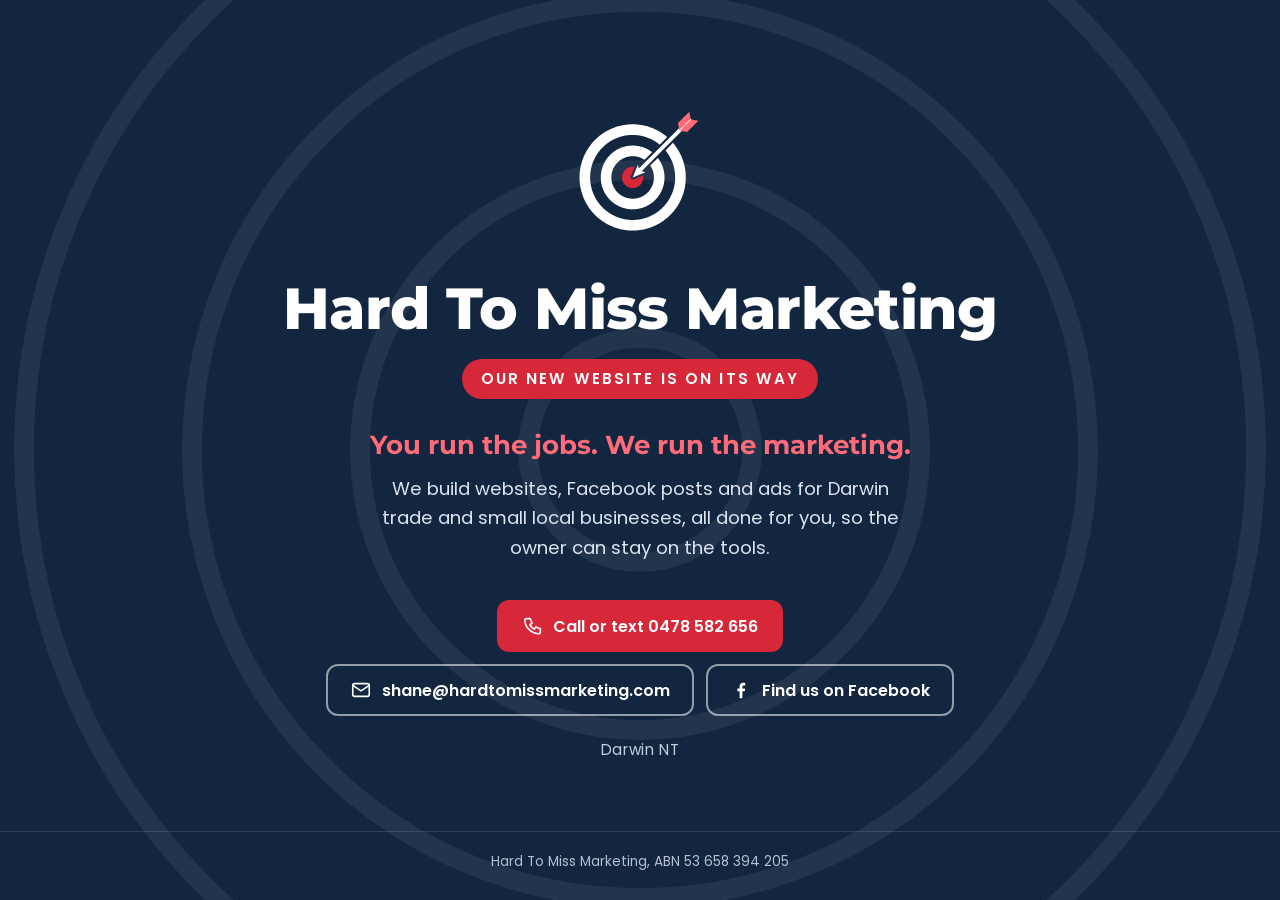
==== index.html @ 3254ee89 "Coming soon page for hardtomissmarketing.com" ====
<!DOCTYPE html>
<html lang="en-AU">
<head>
<meta charset="utf-8">
<meta name="viewport" content="width=device-width, initial-scale=1">
<title>Hard To Miss Marketing | Our new website is on its way</title>
<meta name="description" content="Hard To Miss Marketing builds websites, Facebook posts and ads for Darwin trade and small local businesses, so the owner can stay on the tools. Our new website is on its way.">
<meta name="theme-color" content="#12263F">
<link rel="canonical" href="https://hardtomissmarketing.com/">
<link rel="icon" href="favicon.svg" type="image/svg+xml">
<link rel="icon" href="favicon.ico" sizes="48x48">
<link rel="icon" href="favicon-32x32.png" type="image/png" sizes="32x32">
<link rel="apple-touch-icon" href="apple-touch-icon.png">
<meta property="og:type" content="website">
<meta property="og:site_name" content="Hard To Miss Marketing">
<meta property="og:locale" content="en_AU">
<meta property="og:title" content="Hard To Miss Marketing | Our new website is on its way">
<meta property="og:description" content="You run the jobs. We run the marketing. Websites, Facebook posts and ads for Darwin trade and small local businesses.">
<meta property="og:url" content="https://hardtomissmarketing.com/">
<meta property="og:image" content="https://hardtomissmarketing.com/assets/og-image.png">
<meta property="og:image:width" content="1200">
<meta property="og:image:height" content="630">
<meta property="og:image:alt" content="Hard To Miss Marketing logo: an archery target with an arrow in the bullseye, and the line You run the jobs. We run the marketing.">
<meta name="twitter:card" content="summary_large_image">
<meta name="twitter:title" content="Hard To Miss Marketing | Our new website is on its way">
<meta name="twitter:description" content="You run the jobs. We run the marketing.">
<meta name="twitter:image" content="https://hardtomissmarketing.com/assets/og-image.png">
<style>
@font-face{font-family:'Montserrat';font-weight:700;font-display:swap;src:url('assets/fonts/Montserrat-Bold.woff2') format('woff2')}
@font-face{font-family:'Montserrat';font-weight:800;font-display:swap;src:url('assets/fonts/Montserrat-ExtraBold.woff2') format('woff2')}
@font-face{font-family:'Poppins';font-weight:400;font-display:swap;src:url('assets/fonts/Poppins-Regular.woff2') format('woff2')}
@font-face{font-family:'Poppins';font-weight:500;font-display:swap;src:url('assets/fonts/Poppins-Medium.woff2') format('woff2')}
@font-face{font-family:'Poppins';font-weight:600;font-display:swap;src:url('assets/fonts/Poppins-SemiBold.woff2') format('woff2')}
:root{--navy:#12263F;--red:#D62839;--reddark:#B51F2F;--redlight:#FF6B78;--white:#fff}
*{box-sizing:border-box;margin:0;padding:0}
html{background:var(--navy)}
body{min-height:100vh;min-height:100dvh;display:flex;flex-direction:column;background:var(--navy);color:var(--white);font-family:'Poppins',system-ui,-apple-system,'Segoe UI',Roboto,Arial,sans-serif;-webkit-font-smoothing:antialiased;position:relative;overflow-x:hidden}
.bg{position:fixed;inset:0;overflow:hidden;pointer-events:none}.rings{position:absolute;left:50%;top:50%;width:max(140vmin,900px);aspect-ratio:1;transform:translate(-50%,-50%);opacity:.07}
.rings circle{fill:none;stroke:#fff;stroke-width:14}
main{position:relative;flex:1;display:flex;flex-direction:column;align-items:center;justify-content:center;text-align:center;padding:clamp(24px,5vh,56px) 24px 20px}
.mark{width:clamp(80px,min(22vw,17vh),150px);height:auto;margin-bottom:clamp(20px,3.5vw,32px)}
h1{font-family:'Montserrat',system-ui,Arial,sans-serif;font-weight:800;font-size:clamp(2rem,6.4vw,3.6rem);line-height:1.08;letter-spacing:-.01em}
.soon{margin-top:clamp(14px,2.4vw,20px);display:inline-block;font-weight:600;font-size:clamp(.78rem,2.4vw,.95rem);letter-spacing:.14em;text-transform:uppercase;color:var(--white);background:var(--red);padding:.55em 1.2em;border-radius:999px}
.tag{margin-top:clamp(20px,3.5vw,30px);font-family:'Montserrat',system-ui,Arial,sans-serif;font-weight:700;font-size:clamp(1.1rem,3.6vw,1.6rem);color:var(--redlight)}
.about{margin:14px auto 0;max-width:34rem;font-size:clamp(1rem,2.8vw,1.15rem);line-height:1.6;color:#dbe3ee}
.actions{margin-top:clamp(26px,4vw,38px);display:flex;flex-wrap:wrap;justify-content:center;gap:12px;width:100%;max-width:640px}
.btn{display:inline-flex;align-items:center;justify-content:center;gap:.6em;min-height:52px;padding:.8em 1.4em;border-radius:12px;font:600 1rem/1.2 'Poppins',system-ui,Arial,sans-serif;color:var(--white);text-decoration:none;border:2px solid rgba(255,255,255,.55);transition:background .15s,border-color .15s}
.btn svg{width:22px;height:22px;flex:none}
.btn:hover,.btn:focus-visible{background:rgba(255,255,255,.12);border-color:#fff}
.btn.primary{background:var(--red);border-color:var(--red)}
.btn.primary:hover,.btn.primary:focus-visible{background:var(--reddark);border-color:var(--reddark)}
.btn:focus-visible{outline:3px solid var(--redlight);outline-offset:3px}
.where{margin-top:22px;font-size:.95rem;color:#c3cedd;letter-spacing:.04em}
footer{position:relative;padding:20px 24px 28px;text-align:center;font-size:.85rem;color:#b4c0d1;border-top:1px solid rgba(255,255,255,.12)}
@media(max-width:560px){.actions{flex-direction:column;align-items:stretch;max-width:340px}.btn{min-width:0;padding:.8em 1em;font-size:.95rem;overflow-wrap:anywhere}}@media(max-width:360px){.btn{font-size:.85rem}}
@media(prefers-reduced-motion:no-preference){main>*{animation:up .6s ease both}main>*:nth-child(2){animation-delay:.05s}main>*:nth-child(3){animation-delay:.1s}main>*:nth-child(4){animation-delay:.15s}main>*:nth-child(5){animation-delay:.2s}main>*:nth-child(6){animation-delay:.25s}@keyframes up{from{opacity:0;transform:translateY(10px)}to{opacity:1;transform:none}}}
</style>
</head>
<body>
<div class="bg"><svg class="rings" viewBox="0 0 900 900" aria-hidden="true" focusable="false"><circle cx="450" cy="450" r="440"/><circle cx="450" cy="450" r="320"/><circle cx="450" cy="450" r="200"/><circle cx="450" cy="450" r="80"/></svg></div>
<main>
  <img class="mark" src="assets/logo-mark.svg" alt="Hard To Miss Marketing logo, an archery target with an arrow in the bullseye" width="150" height="150">
  <h1>Hard To Miss Marketing</h1>
  <p class="soon">Our new website is on its way</p>
  <p class="tag">You run the jobs. We run the marketing.</p>
  <p class="about">We build websites, Facebook posts and ads for Darwin trade and small local businesses, all done for you, so the owner can stay on the tools.</p>
  <nav class="actions" aria-label="Contact">
    <a class="btn primary" href="tel:+61478582656"><svg viewBox="0 0 24 24" fill="none" stroke="#fff" stroke-width="1.75" stroke-linecap="round" stroke-linejoin="round" aria-hidden="true"><path d="M5 4h4l2 5-2.5 1.5a11 11 0 0 0 5 5L15 13l5 2v3.5a2 2 0 0 1-2 2A16 16 0 0 1 3 6a2 2 0 0 1 2-2z"/></svg>Call or text 0478 582 656</a>
    <a class="btn" href="mailto:shane@hardtomissmarketing.com"><svg viewBox="0 0 24 24" fill="none" stroke="#fff" stroke-width="1.75" stroke-linecap="round" stroke-linejoin="round" aria-hidden="true"><rect x="3" y="5" width="18" height="14" rx="2"/><path d="M3 7l9 6 9-6"/></svg>shane@hardtomissmarketing.com</a>
    <a class="btn" href="https://www.facebook.com/profile.php?id=61595945549937" rel="noopener"><svg viewBox="0 0 24 24" fill="#fff" aria-hidden="true"><path d="M13.5 21v-7.6h2.6l.4-3h-3V8.5c0-.9.3-1.5 1.5-1.5h1.6V4.3c-.3 0-1.2-.1-2.3-.1-2.3 0-3.8 1.4-3.8 3.9v2.3H8v3h2.5V21z"/></svg>Find us on Facebook</a>
  </nav>
  <p class="where">Darwin NT</p>
</main>
<footer>Hard To Miss Marketing, ABN 53 658 394 205</footer>
</body>
</html>
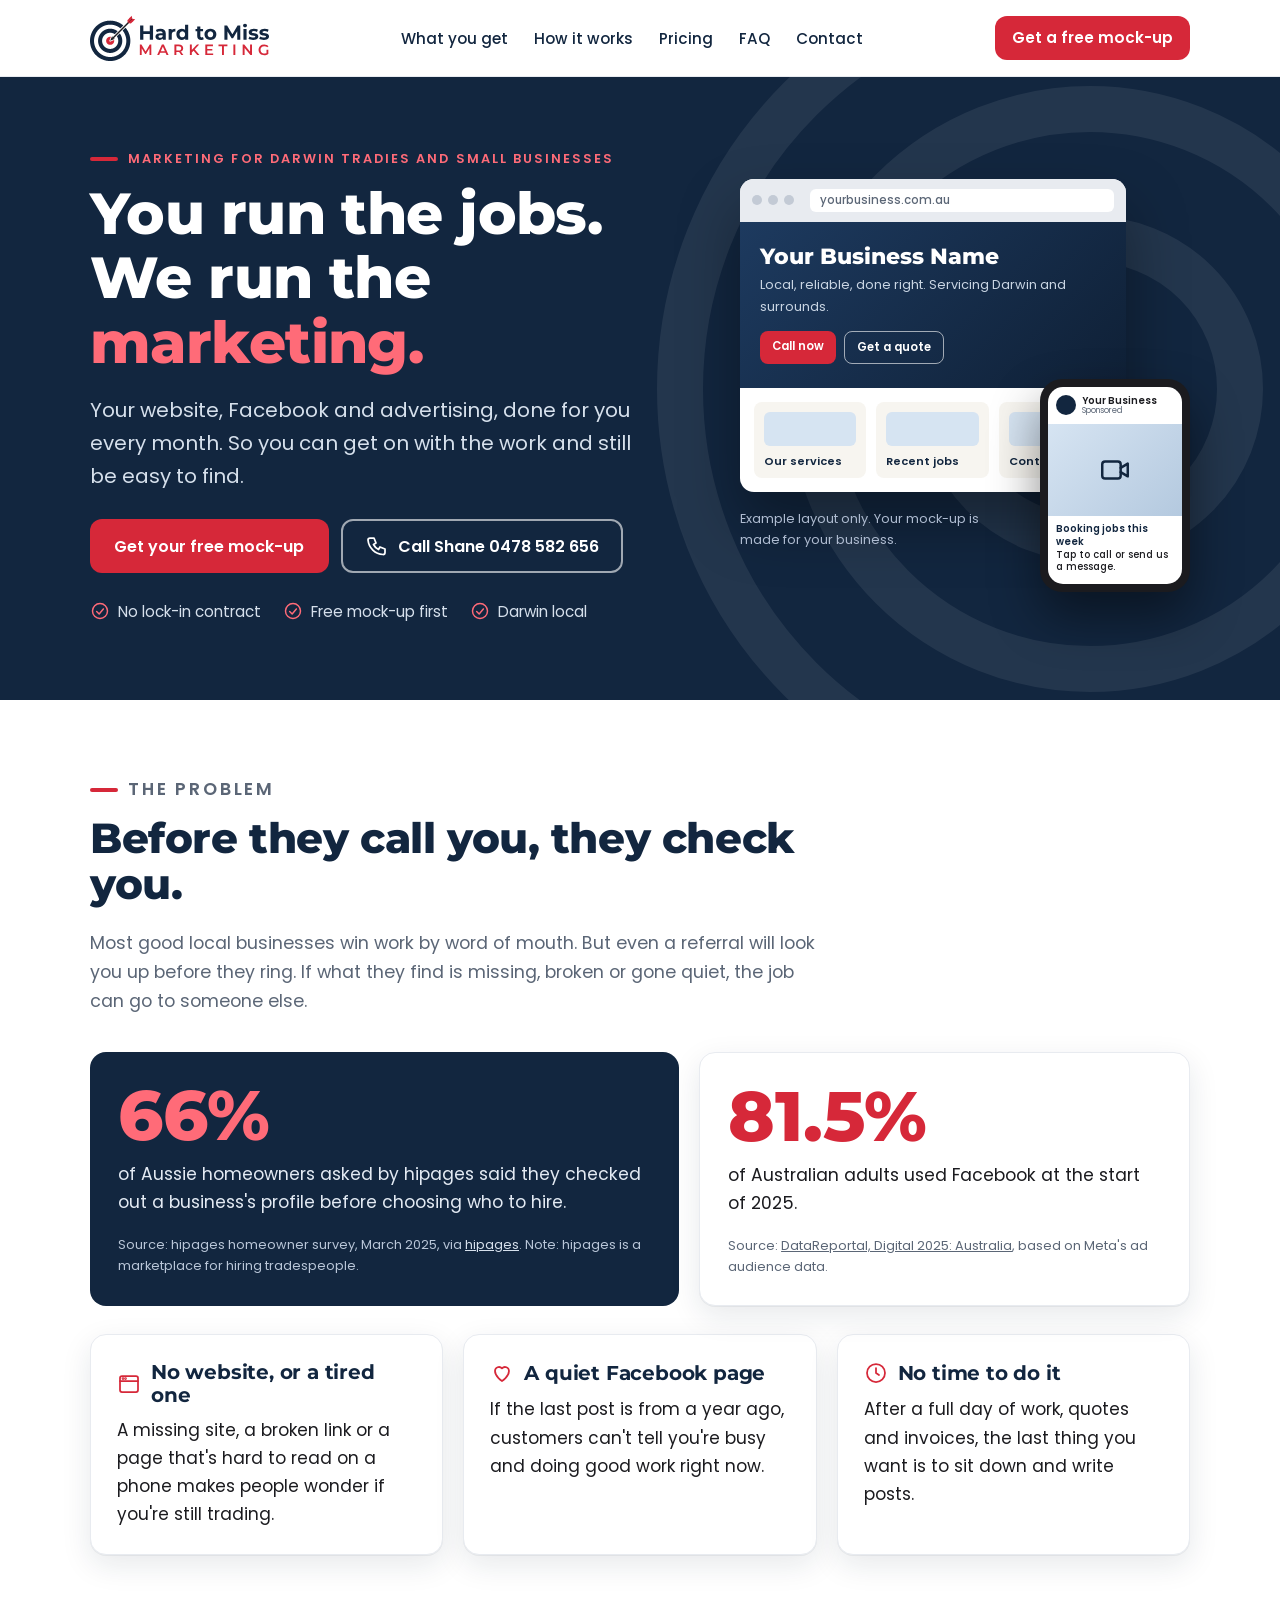
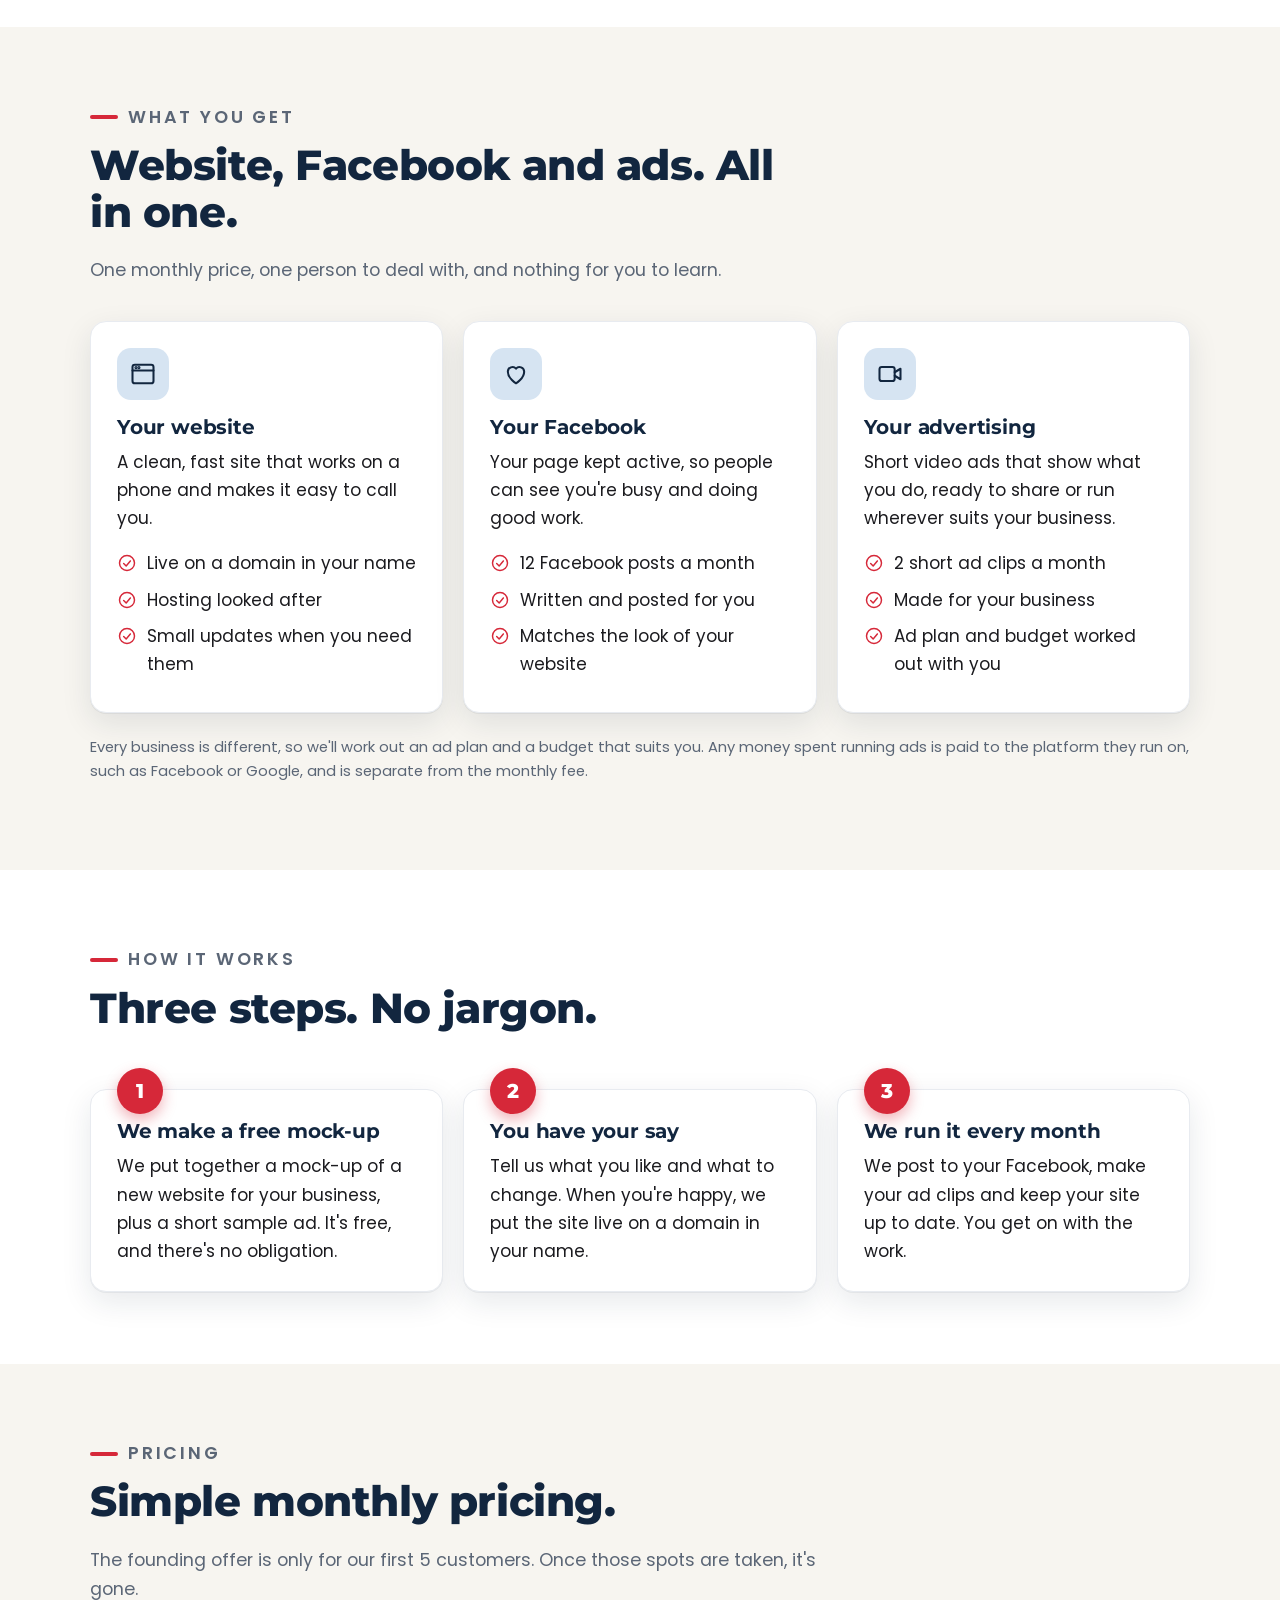
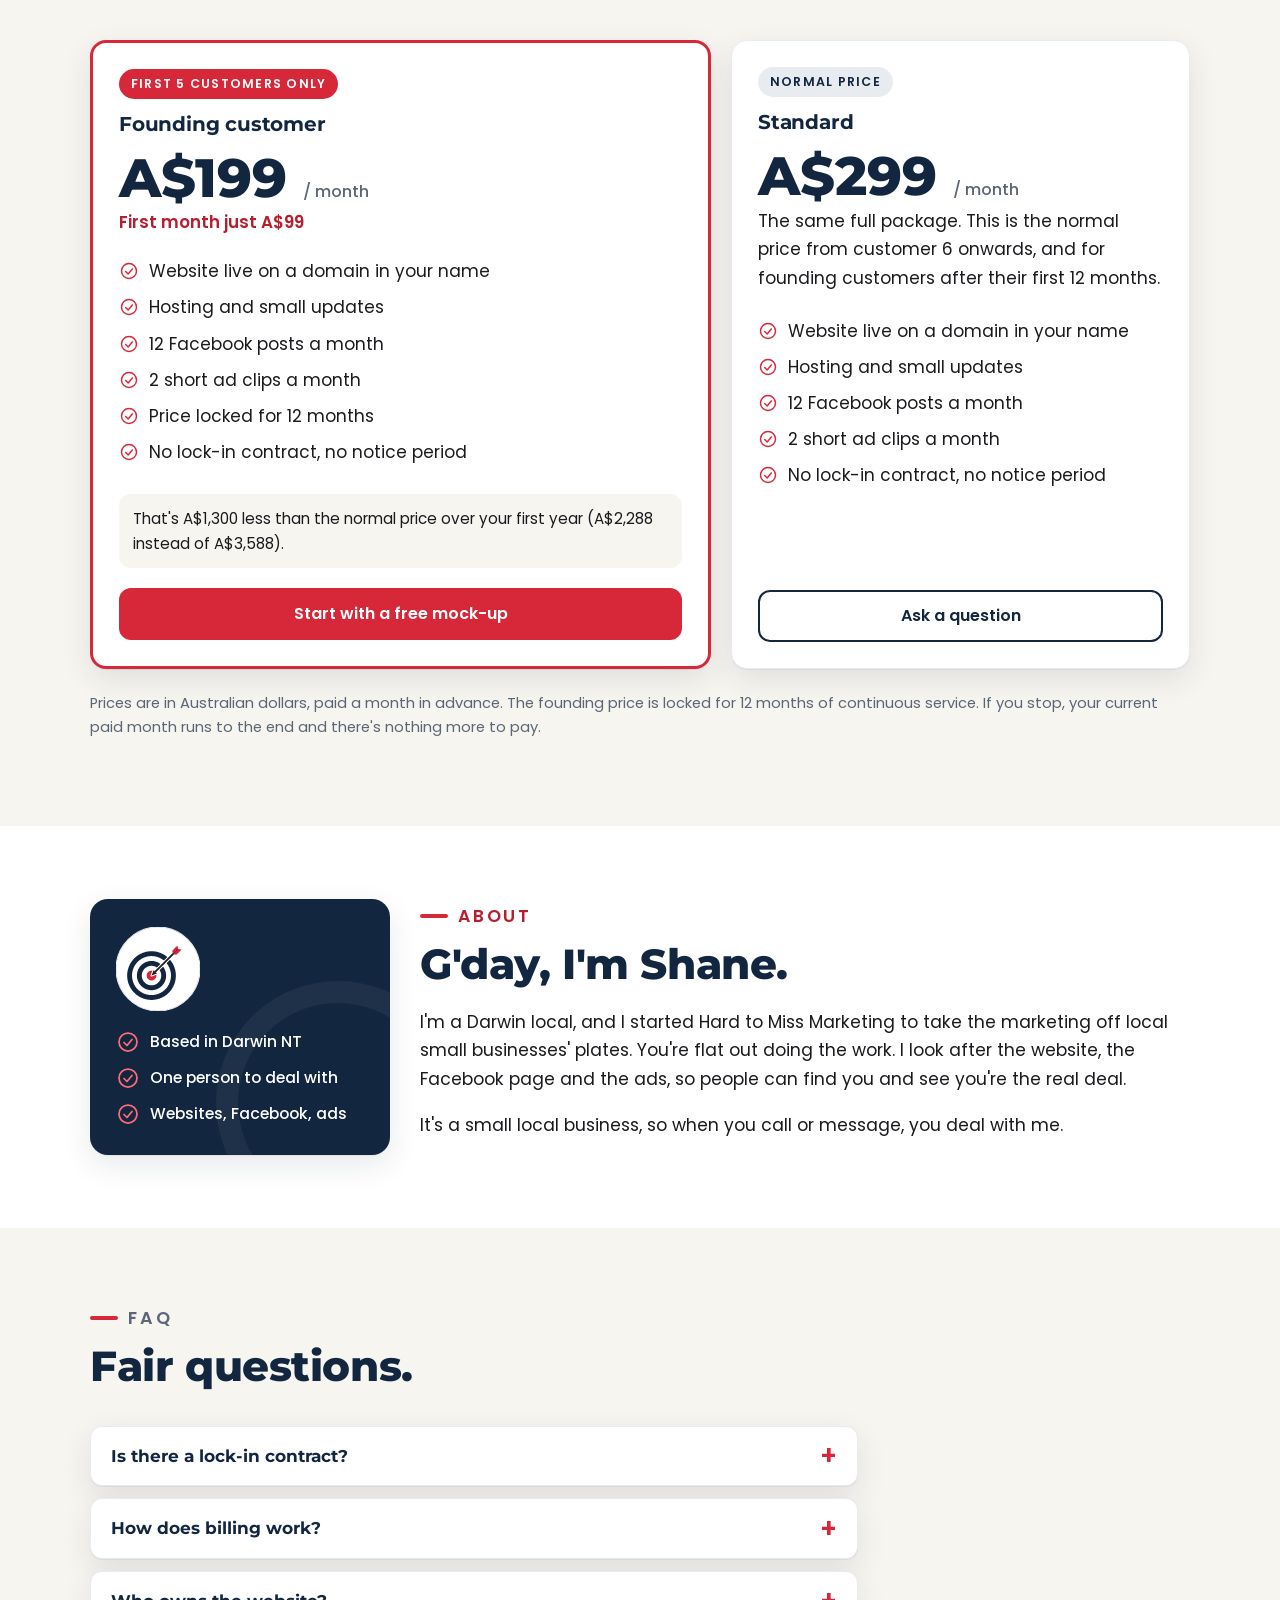
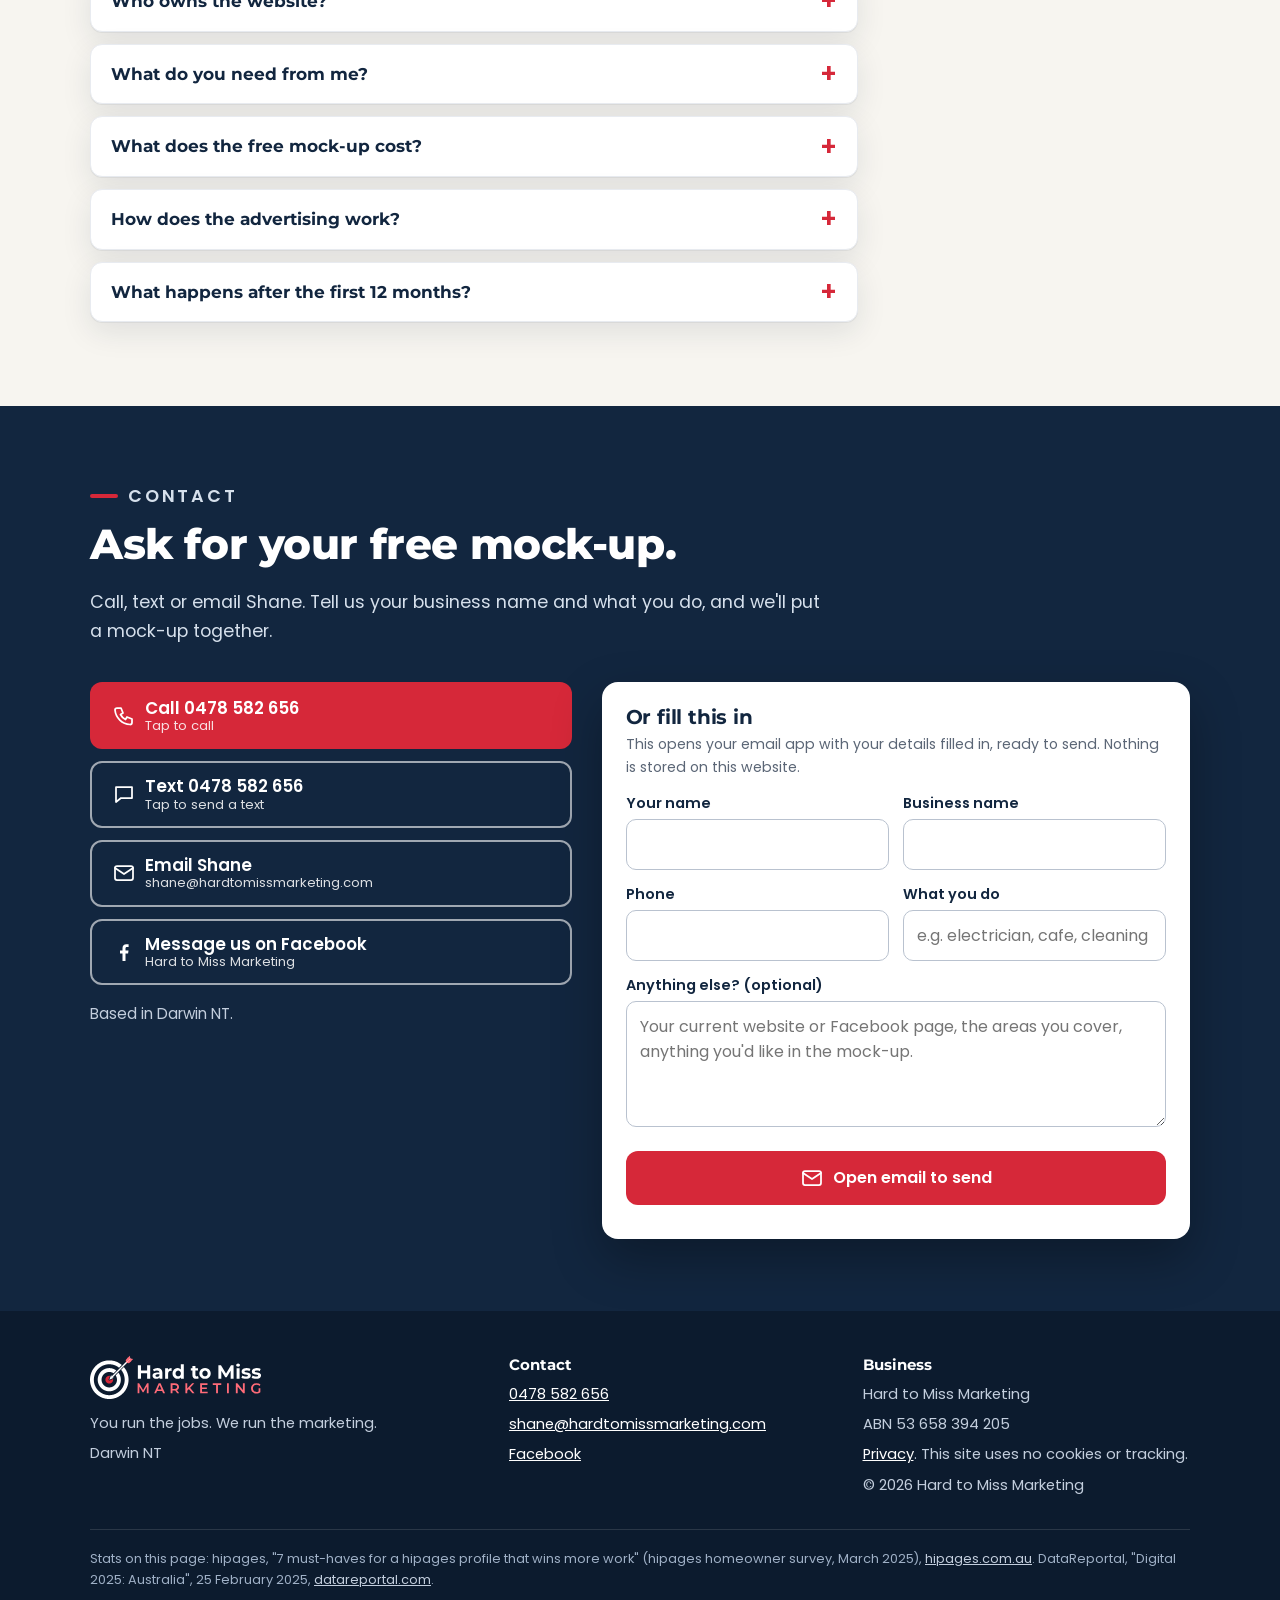
==== commit f7761b72: "Launch full Hard to Miss Marketing website" ====
--- a/index.html
+++ b/index.html
@@ -3,74 +3,409 @@
 <head>
 <meta charset="utf-8">
 <meta name="viewport" content="width=device-width, initial-scale=1">
-<title>Hard To Miss Marketing | Our new website is on its way</title>
-<meta name="description" content="Hard To Miss Marketing builds websites, Facebook posts and ads for Darwin trade and small local businesses, so the owner can stay on the tools. Our new website is on its way.">
+<title>Hard to Miss Marketing | Websites, Facebook and ads for Darwin small businesses</title>
+<meta name="description" content="Done-for-you marketing for Darwin small businesses. We look after your website, Facebook and advertising each month, so you can get on with the work. Ask for a free website mock-up.">
 <meta name="theme-color" content="#12263F">
 <link rel="canonical" href="https://hardtomissmarketing.com/">
 <link rel="icon" href="favicon.svg" type="image/svg+xml">
 <link rel="icon" href="favicon.ico" sizes="48x48">
 <link rel="icon" href="favicon-32x32.png" type="image/png" sizes="32x32">
 <link rel="apple-touch-icon" href="apple-touch-icon.png">
+<link rel="preload" href="assets/fonts/Montserrat-ExtraBold.woff2" as="font" type="font/woff2" crossorigin>
+<link rel="preload" href="assets/fonts/Poppins-Regular.woff2" as="font" type="font/woff2" crossorigin>
+<link rel="stylesheet" href="assets/site.css">
 <meta property="og:type" content="website">
-<meta property="og:site_name" content="Hard To Miss Marketing">
+<meta property="og:site_name" content="Hard to Miss Marketing">
 <meta property="og:locale" content="en_AU">
-<meta property="og:title" content="Hard To Miss Marketing | Our new website is on its way">
-<meta property="og:description" content="You run the jobs. We run the marketing. Websites, Facebook posts and ads for Darwin trade and small local businesses.">
+<meta property="og:title" content="Hard to Miss Marketing | You run the jobs. We run the marketing.">
+<meta property="og:description" content="Websites, Facebook and advertising for Darwin small businesses, done for you. Ask for a free website mock-up.">
 <meta property="og:url" content="https://hardtomissmarketing.com/">
-<meta property="og:image" content="https://hardtomissmarketing.com/assets/og-image.png">
+<meta property="og:image" content="https://hardtomissmarketing.com/assets/img/og-image.png">
 <meta property="og:image:width" content="1200">
 <meta property="og:image:height" content="630">
-<meta property="og:image:alt" content="Hard To Miss Marketing logo: an archery target with an arrow in the bullseye, and the line You run the jobs. We run the marketing.">
+<meta property="og:image:alt" content="Hard to Miss Marketing logo, an archery target with an arrow in the bullseye, and the line You run the jobs. We run the marketing.">
 <meta name="twitter:card" content="summary_large_image">
-<meta name="twitter:title" content="Hard To Miss Marketing | Our new website is on its way">
-<meta name="twitter:description" content="You run the jobs. We run the marketing.">
-<meta name="twitter:image" content="https://hardtomissmarketing.com/assets/og-image.png">
-<style>
-@font-face{font-family:'Montserrat';font-weight:700;font-display:swap;src:url('assets/fonts/Montserrat-Bold.woff2') format('woff2')}
-@font-face{font-family:'Montserrat';font-weight:800;font-display:swap;src:url('assets/fonts/Montserrat-ExtraBold.woff2') format('woff2')}
-@font-face{font-family:'Poppins';font-weight:400;font-display:swap;src:url('assets/fonts/Poppins-Regular.woff2') format('woff2')}
-@font-face{font-family:'Poppins';font-weight:500;font-display:swap;src:url('assets/fonts/Poppins-Medium.woff2') format('woff2')}
-@font-face{font-family:'Poppins';font-weight:600;font-display:swap;src:url('assets/fonts/Poppins-SemiBold.woff2') format('woff2')}
-:root{--navy:#12263F;--red:#D62839;--reddark:#B51F2F;--redlight:#FF6B78;--white:#fff}
-*{box-sizing:border-box;margin:0;padding:0}
-html{background:var(--navy)}
-body{min-height:100vh;min-height:100dvh;display:flex;flex-direction:column;background:var(--navy);color:var(--white);font-family:'Poppins',system-ui,-apple-system,'Segoe UI',Roboto,Arial,sans-serif;-webkit-font-smoothing:antialiased;position:relative;overflow-x:hidden}
-.bg{position:fixed;inset:0;overflow:hidden;pointer-events:none}.rings{position:absolute;left:50%;top:50%;width:max(140vmin,900px);aspect-ratio:1;transform:translate(-50%,-50%);opacity:.07}
-.rings circle{fill:none;stroke:#fff;stroke-width:14}
-main{position:relative;flex:1;display:flex;flex-direction:column;align-items:center;justify-content:center;text-align:center;padding:clamp(24px,5vh,56px) 24px 20px}
-.mark{width:clamp(80px,min(22vw,17vh),150px);height:auto;margin-bottom:clamp(20px,3.5vw,32px)}
-h1{font-family:'Montserrat',system-ui,Arial,sans-serif;font-weight:800;font-size:clamp(2rem,6.4vw,3.6rem);line-height:1.08;letter-spacing:-.01em}
-.soon{margin-top:clamp(14px,2.4vw,20px);display:inline-block;font-weight:600;font-size:clamp(.78rem,2.4vw,.95rem);letter-spacing:.14em;text-transform:uppercase;color:var(--white);background:var(--red);padding:.55em 1.2em;border-radius:999px}
-.tag{margin-top:clamp(20px,3.5vw,30px);font-family:'Montserrat',system-ui,Arial,sans-serif;font-weight:700;font-size:clamp(1.1rem,3.6vw,1.6rem);color:var(--redlight)}
-.about{margin:14px auto 0;max-width:34rem;font-size:clamp(1rem,2.8vw,1.15rem);line-height:1.6;color:#dbe3ee}
-.actions{margin-top:clamp(26px,4vw,38px);display:flex;flex-wrap:wrap;justify-content:center;gap:12px;width:100%;max-width:640px}
-.btn{display:inline-flex;align-items:center;justify-content:center;gap:.6em;min-height:52px;padding:.8em 1.4em;border-radius:12px;font:600 1rem/1.2 'Poppins',system-ui,Arial,sans-serif;color:var(--white);text-decoration:none;border:2px solid rgba(255,255,255,.55);transition:background .15s,border-color .15s}
-.btn svg{width:22px;height:22px;flex:none}
-.btn:hover,.btn:focus-visible{background:rgba(255,255,255,.12);border-color:#fff}
-.btn.primary{background:var(--red);border-color:var(--red)}
-.btn.primary:hover,.btn.primary:focus-visible{background:var(--reddark);border-color:var(--reddark)}
-.btn:focus-visible{outline:3px solid var(--redlight);outline-offset:3px}
-.where{margin-top:22px;font-size:.95rem;color:#c3cedd;letter-spacing:.04em}
-footer{position:relative;padding:20px 24px 28px;text-align:center;font-size:.85rem;color:#b4c0d1;border-top:1px solid rgba(255,255,255,.12)}
-@media(max-width:560px){.actions{flex-direction:column;align-items:stretch;max-width:340px}.btn{min-width:0;padding:.8em 1em;font-size:.95rem;overflow-wrap:anywhere}}@media(max-width:360px){.btn{font-size:.85rem}}
-@media(prefers-reduced-motion:no-preference){main>*{animation:up .6s ease both}main>*:nth-child(2){animation-delay:.05s}main>*:nth-child(3){animation-delay:.1s}main>*:nth-child(4){animation-delay:.15s}main>*:nth-child(5){animation-delay:.2s}main>*:nth-child(6){animation-delay:.25s}@keyframes up{from{opacity:0;transform:translateY(10px)}to{opacity:1;transform:none}}}
-</style>
+<meta name="twitter:title" content="Hard to Miss Marketing | You run the jobs. We run the marketing.">
+<meta name="twitter:description" content="Websites, Facebook and advertising for Darwin small businesses, done for you.">
+<meta name="twitter:image" content="https://hardtomissmarketing.com/assets/img/og-image.png">
+<script type="application/ld+json">
+{
+  "@context": "https://schema.org",
+  "@type": "ProfessionalService",
+  "@id": "https://hardtomissmarketing.com/#business",
+  "name": "Hard to Miss Marketing",
+  "slogan": "You run the jobs. We run the marketing.",
+  "description": "Done-for-you marketing retainer for small businesses in Darwin: websites, Facebook and advertising.",
+  "url": "https://hardtomissmarketing.com/",
+  "logo": "https://hardtomissmarketing.com/favicon-192x192.png",
+  "image": "https://hardtomissmarketing.com/assets/img/og-image.png",
+  "telephone": "+61478582656",
+  "email": "shane@hardtomissmarketing.com",
+  "founder": {"@type": "Person", "name": "Shane Moodie"},
+  "taxID": "53 658 394 205",
+  "address": {"@type": "PostalAddress", "addressLocality": "Darwin", "addressRegion": "NT", "addressCountry": "AU"},
+  "areaServed": {"@type": "City", "name": "Darwin", "containedInPlace": {"@type": "State", "name": "Northern Territory"}},
+  "priceRange": "A$199 to A$299 per month",
+  "sameAs": ["https://www.facebook.com/profile.php?id=61595945549937"]
+}
+</script>
 </head>
 <body>
-<div class="bg"><svg class="rings" viewBox="0 0 900 900" aria-hidden="true" focusable="false"><circle cx="450" cy="450" r="440"/><circle cx="450" cy="450" r="320"/><circle cx="450" cy="450" r="200"/><circle cx="450" cy="450" r="80"/></svg></div>
-<main>
-  <img class="mark" src="assets/logo-mark.svg" alt="Hard To Miss Marketing logo, an archery target with an arrow in the bullseye" width="150" height="150">
-  <h1>Hard To Miss Marketing</h1>
-  <p class="soon">Our new website is on its way</p>
-  <p class="tag">You run the jobs. We run the marketing.</p>
-  <p class="about">We build websites, Facebook posts and ads for Darwin trade and small local businesses, all done for you, so the owner can stay on the tools.</p>
-  <nav class="actions" aria-label="Contact">
-    <a class="btn primary" href="tel:+61478582656"><svg viewBox="0 0 24 24" fill="none" stroke="#fff" stroke-width="1.75" stroke-linecap="round" stroke-linejoin="round" aria-hidden="true"><path d="M5 4h4l2 5-2.5 1.5a11 11 0 0 0 5 5L15 13l5 2v3.5a2 2 0 0 1-2 2A16 16 0 0 1 3 6a2 2 0 0 1 2-2z"/></svg>Call or text 0478 582 656</a>
-    <a class="btn" href="mailto:shane@hardtomissmarketing.com"><svg viewBox="0 0 24 24" fill="none" stroke="#fff" stroke-width="1.75" stroke-linecap="round" stroke-linejoin="round" aria-hidden="true"><rect x="3" y="5" width="18" height="14" rx="2"/><path d="M3 7l9 6 9-6"/></svg>shane@hardtomissmarketing.com</a>
-    <a class="btn" href="https://www.facebook.com/profile.php?id=61595945549937" rel="noopener"><svg viewBox="0 0 24 24" fill="#fff" aria-hidden="true"><path d="M13.5 21v-7.6h2.6l.4-3h-3V8.5c0-.9.3-1.5 1.5-1.5h1.6V4.3c-.3 0-1.2-.1-2.3-.1-2.3 0-3.8 1.4-3.8 3.9v2.3H8v3h2.5V21z"/></svg>Find us on Facebook</a>
-  </nav>
-  <p class="where">Darwin NT</p>
+<svg width="0" height="0" style="position:absolute" aria-hidden="true" focusable="false">
+  <symbol id="i-website" viewBox="0 0 24 24"><rect x="3" y="4" width="18" height="16" rx="2"/><path d="M3 9h18"/><circle cx="6" cy="6.5" r=".5"/><circle cx="8.5" cy="6.5" r=".5"/></symbol>
+  <symbol id="i-social" viewBox="0 0 24 24"><path d="M12 20s-7-4.4-7-10a4 4 0 0 1 7-2.6A4 4 0 0 1 19 10c0 5.6-7 10-7 10z"/></symbol>
+  <symbol id="i-ads" viewBox="0 0 24 24"><circle cx="12" cy="12" r="9"/><circle cx="12" cy="12" r="5"/><circle cx="12" cy="12" r="1"/></symbol>
+  <symbol id="i-video" viewBox="0 0 24 24"><rect x="3" y="6" width="13" height="12" rx="2"/><path d="M16 10.5l5-3v9l-5-3"/></symbol>
+  <symbol id="i-phone" viewBox="0 0 24 24"><path d="M5 4h4l2 5-2.5 1.5a11 11 0 0 0 5 5L15 13l5 2v3.5a2 2 0 0 1-2 2A16 16 0 0 1 3 6a2 2 0 0 1 2-2z"/></symbol>
+  <symbol id="i-mail" viewBox="0 0 24 24"><rect x="3" y="5" width="18" height="14" rx="2"/><path d="M3 7l9 6 9-6"/></symbol>
+  <symbol id="i-check" viewBox="0 0 24 24"><circle cx="12" cy="12" r="9"/><path d="M8 12.5l3 3 5-6"/></symbol>
+  <symbol id="i-message" viewBox="0 0 24 24"><path d="M4 5h16v11H9l-5 4z"/></symbol>
+  <symbol id="i-camera" viewBox="0 0 24 24"><rect x="3" y="7" width="18" height="13" rx="2"/><path d="M8 7l1.5-3h5L16 7"/><circle cx="12" cy="13.5" r="3.5"/></symbol>
+  <symbol id="i-clock" viewBox="0 0 24 24"><circle cx="12" cy="12" r="9"/><path d="M12 7v5l3 2"/></symbol>
+  <symbol id="i-work" viewBox="0 0 24 24"><rect x="3" y="7" width="18" height="13" rx="2"/><path d="M9 7V5.5A1.5 1.5 0 0 1 10.5 4h3A1.5 1.5 0 0 1 15 5.5V7M3 13h18"/></symbol>
+  <symbol id="i-fb" viewBox="0 0 24 24"><path style="fill:currentColor;stroke:none" d="M13.5 21v-7.6h2.6l.4-3h-3V8.5c0-.9.3-1.5 1.5-1.5h1.6V4.3c-.3 0-1.2-.1-2.3-.1-2.3 0-3.8 1.4-3.8 3.9v2.3H8v3h2.5V21z"/></symbol>
+</svg>
+<a class="skip" href="#main">Skip to content</a>
+
+<header class="top">
+  <div class="wrap">
+    <a class="logo" href="#top" aria-label="Hard to Miss Marketing, back to top"><img src="assets/img/logo-colour.svg" alt="Hard to Miss Marketing" width="180" height="46"></a>
+    <nav aria-label="Main"><ul class="nav">
+      <li><a href="#included">What you get</a></li>
+      <li><a href="#how">How it works</a></li>
+      <li><a href="#pricing">Pricing</a></li>
+      <li><a href="#faq">FAQ</a></li>
+      <li><a href="#contact">Contact</a></li>
+    </ul></nav>
+    <a class="btn btn-red" href="#contact"><span class="long">Get a free mock-up</span><span class="short">Free mock-up</span></a>
+  </div>
+</header>
+
+<main id="main">
+<section class="hero" id="top">
+  <svg class="rings" viewBox="0 0 900 900" aria-hidden="true" focusable="false"><circle cx="450" cy="450" r="410"/><circle cx="450" cy="450" r="280"/><circle cx="450" cy="450" r="150"/></svg>
+  <div class="wrap">
+    <div>
+      <p class="eyebrow">Marketing for Darwin tradies and small businesses</p>
+      <h1>You run the jobs.<br> We run the <em>marketing.</em></h1>
+      <p class="lead">Your website, Facebook and advertising, done for you every month. So you can get on with the work and still be easy to find.</p>
+      <div class="cta">
+        <a class="btn btn-red" href="#contact">Get your free mock-up</a>
+        <a class="btn btn-ghost" href="tel:+61478582656"><svg class="ico" aria-hidden="true"><use href="#i-phone"/></svg>Call Shane 0478 582 656</a>
+      </div>
+      <ul class="ticks">
+        <li><svg class="ico" aria-hidden="true"><use href="#i-check"/></svg>No lock-in contract</li>
+        <li><svg class="ico" aria-hidden="true"><use href="#i-check"/></svg>Free mock-up first</li>
+        <li><svg class="ico" aria-hidden="true"><use href="#i-check"/></svg>Darwin local</li>
+      </ul>
+    </div>
+    <figure class="demo" style="margin:0 auto">
+      <div aria-hidden="true">
+        <div class="browser">
+          <div class="bar"><i></i><i></i><i></i><span>yourbusiness.com.au</span></div>
+          <div class="site-hero">
+            <b>Your Business Name</b>
+            <small>Local, reliable, done right. Servicing Darwin and surrounds.</small>
+            <div class="fake-btns"><span>Call now</span><span>Get a quote</span></div>
+          </div>
+          <div class="site-body"><div>Our services</div><div>Recent jobs</div><div>Contact us</div></div>
+        </div>
+        <div class="phone"><div class="scr">
+          <div class="post-h"><i></i><span>Your Business<small>Sponsored</small></span></div>
+          <div class="post-img"><svg class="ico"><use href="#i-video"/></svg></div>
+          <div class="post-t"><b>Booking jobs this week</b>Tap to call or send us a message.</div>
+        </div></div>
+      </div>
+      <figcaption class="demo-cap">Example layout only. Your mock-up is made for your business.</figcaption>
+    </figure>
+  </div>
+</section>
+
+<section class="sec" id="problem">
+  <div class="wrap">
+    <div class="sec-head">
+      <p class="eyebrow">The problem</p>
+      <h2>Before they call you, they check you.</h2>
+      <p>Most good local businesses win work by word of mouth. But even a referral will look you up before they ring. If what they find is missing, broken or gone quiet, the job can go to someone else.</p>
+    </div>
+    <div class="stat-row">
+      <div class="stat">
+        <b>66%</b>
+        <p>of Aussie homeowners asked by hipages said they checked out a business's profile before choosing who to hire.</p>
+        <p class="src">Source: hipages homeowner survey, March 2025, via <a href="https://hipages.com.au/business/blog/work-winning-profile" rel="noopener">hipages</a>. Note: hipages is a marketplace for hiring tradespeople.</p>
+      </div>
+      <div class="stat light">
+        <b>81.5%</b>
+        <p>of Australian adults used Facebook at the start of 2025.</p>
+        <p class="src">Source: <a href="https://datareportal.com/reports/digital-2025-australia" rel="noopener">DataReportal, Digital 2025: Australia</a>, based on Meta's ad audience data.</p>
+      </div>
+    </div>
+    <div class="grid g3">
+      <article class="card pain">
+        <h3><svg class="ico" aria-hidden="true"><use href="#i-website"/></svg>No website, or a tired one</h3>
+        <p>A missing site, a broken link or a page that's hard to read on a phone makes people wonder if you're still trading.</p>
+      </article>
+      <article class="card pain">
+        <h3><svg class="ico" aria-hidden="true"><use href="#i-social"/></svg>A quiet Facebook page</h3>
+        <p>If the last post is from a year ago, customers can't tell you're busy and doing good work right now.</p>
+      </article>
+      <article class="card pain">
+        <h3><svg class="ico" aria-hidden="true"><use href="#i-clock"/></svg>No time to do it</h3>
+        <p>After a full day of work, quotes and invoices, the last thing you want is to sit down and write posts.</p>
+      </article>
+    </div>
+  </div>
+</section>
+
+<section class="sec sec-alt" id="included">
+  <div class="wrap">
+    <div class="sec-head">
+      <p class="eyebrow">What you get</p>
+      <h2>Website, Facebook and ads. All in one.</h2>
+      <p>One monthly price, one person to deal with, and nothing for you to learn.</p>
+    </div>
+    <div class="grid g3">
+      <article class="card inc">
+        <div class="badge-ico"><svg class="ico" aria-hidden="true"><use href="#i-website"/></svg></div>
+        <h3>Your website</h3>
+        <p>A clean, fast site that works on a phone and makes it easy to call you.</p>
+        <ul>
+          <li><svg class="ico" aria-hidden="true"><use href="#i-check"/></svg>Live on a domain in your name</li>
+          <li><svg class="ico" aria-hidden="true"><use href="#i-check"/></svg>Hosting looked after</li>
+          <li><svg class="ico" aria-hidden="true"><use href="#i-check"/></svg>Small updates when you need them</li>
+        </ul>
+      </article>
+      <article class="card inc">
+        <div class="badge-ico"><svg class="ico" aria-hidden="true"><use href="#i-social"/></svg></div>
+        <h3>Your Facebook</h3>
+        <p>Your page kept active, so people can see you're busy and doing good work.</p>
+        <ul>
+          <li><svg class="ico" aria-hidden="true"><use href="#i-check"/></svg>12 Facebook posts a month</li>
+          <li><svg class="ico" aria-hidden="true"><use href="#i-check"/></svg>Written and posted for you</li>
+          <li><svg class="ico" aria-hidden="true"><use href="#i-check"/></svg>Matches the look of your website</li>
+        </ul>
+      </article>
+      <article class="card inc">
+        <div class="badge-ico"><svg class="ico" aria-hidden="true"><use href="#i-video"/></svg></div>
+        <h3>Your advertising</h3>
+        <p>Short video ads that show what you do, ready to share or run wherever suits your business.</p>
+        <ul>
+          <li><svg class="ico" aria-hidden="true"><use href="#i-check"/></svg>2 short ad clips a month</li>
+          <li><svg class="ico" aria-hidden="true"><use href="#i-check"/></svg>Made for your business</li>
+          <li><svg class="ico" aria-hidden="true"><use href="#i-check"/></svg>Ad plan and budget worked out with you</li>
+        </ul>
+      </article>
+    </div>
+    <p class="note">Every business is different, so we'll work out an ad plan and a budget that suits you. Any money spent running ads is paid to the platform they run on, such as Facebook or Google, and is separate from the monthly fee.</p>
+  </div>
+</section>
+
+<section class="sec" id="how">
+  <div class="wrap">
+    <div class="sec-head">
+      <p class="eyebrow">How it works</p>
+      <h2>Three steps. No jargon.</h2>
+    </div>
+    <div class="grid g3 steps">
+      <article class="card step">
+        <div class="num" aria-hidden="true">1</div>
+        <h3>We make a free mock-up</h3>
+        <p>We put together a mock-up of a new website for your business, plus a short sample ad. It's free, and there's no obligation.</p>
+      </article>
+      <article class="card step">
+        <div class="num" aria-hidden="true">2</div>
+        <h3>You have your say</h3>
+        <p>Tell us what you like and what to change. When you're happy, we put the site live on a domain in your name.</p>
+      </article>
+      <article class="card step">
+        <div class="num" aria-hidden="true">3</div>
+        <h3>We run it every month</h3>
+        <p>We post to your Facebook, make your ad clips and keep your site up to date. You get on with the work.</p>
+      </article>
+    </div>
+  </div>
+</section>
+
+<section class="sec sec-alt" id="pricing">
+  <div class="wrap">
+    <div class="sec-head">
+      <p class="eyebrow">Pricing</p>
+      <h2>Simple monthly pricing.</h2>
+      <p>The founding offer is only for our first 5 customers. Once those spots are taken, it's gone.</p>
+    </div>
+    <div class="grid prices">
+      <article class="card price-card founding">
+        <span class="flag">First 5 customers only</span>
+        <h3>Founding customer</h3>
+        <div class="amount">A$199 <small>/ month</small></div>
+        <p class="first">First month just A$99</p>
+        <ul>
+          <li><svg class="ico" aria-hidden="true"><use href="#i-check"/></svg>Website live on a domain in your name</li>
+          <li><svg class="ico" aria-hidden="true"><use href="#i-check"/></svg>Hosting and small updates</li>
+          <li><svg class="ico" aria-hidden="true"><use href="#i-check"/></svg>12 Facebook posts a month</li>
+          <li><svg class="ico" aria-hidden="true"><use href="#i-check"/></svg>2 short ad clips a month</li>
+          <li><svg class="ico" aria-hidden="true"><use href="#i-check"/></svg>Price locked for 12 months</li>
+          <li><svg class="ico" aria-hidden="true"><use href="#i-check"/></svg>No lock-in contract, no notice period</li>
+        </ul>
+        <p class="save">That's A$1,300 less than the normal price over your first year (A$2,288 instead of A$3,588).</p>
+        <a class="btn btn-red" href="#contact">Start with a free mock-up</a>
+      </article>
+      <article class="card price-card">
+        <span class="flag grey">Normal price</span>
+        <h3>Standard</h3>
+        <div class="amount">A$299 <small>/ month</small></div>
+        <p>The same full package. This is the normal price from customer 6 onwards, and for founding customers after their first 12 months.</p>
+        <ul>
+          <li><svg class="ico" aria-hidden="true"><use href="#i-check"/></svg>Website live on a domain in your name</li>
+          <li><svg class="ico" aria-hidden="true"><use href="#i-check"/></svg>Hosting and small updates</li>
+          <li><svg class="ico" aria-hidden="true"><use href="#i-check"/></svg>12 Facebook posts a month</li>
+          <li><svg class="ico" aria-hidden="true"><use href="#i-check"/></svg>2 short ad clips a month</li>
+          <li><svg class="ico" aria-hidden="true"><use href="#i-check"/></svg>No lock-in contract, no notice period</li>
+        </ul>
+        <a class="btn btn-line" href="#contact">Ask a question</a>
+      </article>
+    </div>
+    <p class="note">Prices are in Australian dollars, paid a month in advance. The founding price is locked for 12 months of continuous service. If you stop, your current paid month runs to the end and there's nothing more to pay.</p>
+  </div>
+</section>
+
+<section class="sec" id="about">
+  <div class="wrap about">
+    <div class="about-card">
+      <img src="assets/img/icon-circle.svg" alt="Hard to Miss Marketing logo mark, an archery target with an arrow in the bullseye" width="96" height="96">
+      <ul>
+        <li><svg class="ico" aria-hidden="true"><use href="#i-check"/></svg>Based in Darwin NT</li>
+        <li><svg class="ico" aria-hidden="true"><use href="#i-check"/></svg>One person to deal with</li>
+        <li><svg class="ico" aria-hidden="true"><use href="#i-check"/></svg>Websites, Facebook, ads</li>
+      </ul>
+    </div>
+    <div>
+      <p class="eyebrow">About</p>
+      <h2>G'day, I'm Shane.</h2>
+      <p>I'm a Darwin local, and I started Hard to Miss Marketing to take the marketing off local small businesses' plates. You're flat out doing the work. I look after the website, the Facebook page and the ads, so people can find you and see you're the real deal.</p>
+      <p>It's a small local business, so when you call or message, you deal with me.</p>
+    </div>
+  </div>
+</section>
+
+<section class="sec sec-alt" id="faq">
+  <div class="wrap">
+    <div class="sec-head">
+      <p class="eyebrow">FAQ</p>
+      <h2>Fair questions.</h2>
+    </div>
+    <div class="faq">
+      <details>
+        <summary>Is there a lock-in contract?</summary>
+        <p>No. There's no lock-in contract and no notice period. You pay a month in advance, and if you decide to stop, we finish out the month you've already paid for and that's it. On the founding offer, your A$199 price is locked for 12 months as long as you stay with us.</p>
+      </details>
+      <details>
+        <summary>How does billing work?</summary>
+        <p>You pay a month in advance, in Australian dollars. If you stop, we finish out the month you've already paid for.</p>
+      </details>
+      <details>
+        <summary>Who owns the website?</summary>
+        <p>Your site goes live on a domain registered in your name, so your web address is yours. Your Facebook page stays yours too. We just need access to post on it for you.</p>
+      </details>
+      <details>
+        <summary>What do you need from me?</summary>
+        <p>Not much. Your business name, the work you do and the areas you cover, the phone number and email you want customers to use, any photos of your jobs, and access to your Facebook page. We sort out the rest.</p>
+      </details>
+      <details>
+        <summary>What does the free mock-up cost?</summary>
+        <p>Nothing. We make a mock-up of a new website for your business and a short sample ad. Have a look, and if it's not for you, no worries.</p>
+      </details>
+      <details>
+        <summary>How does the advertising work?</summary>
+        <p>Your monthly fee covers making your ad clips. Every business is different, so we'll talk it through and work out an ad budget that suits you. Money spent running ads is paid to the platform they run on, such as Facebook, Google or elsewhere, and is separate from the monthly fee.</p>
+      </details>
+      <details>
+        <summary>What happens after the first 12 months?</summary>
+        <p>Founding customers move to the normal price of A$299 a month after 12 months. There's still no lock-in.</p>
+      </details>
+    </div>
+  </div>
+</section>
+
+<section class="sec dark" id="contact">
+  <div class="wrap">
+    <div class="sec-head">
+      <p class="eyebrow">Contact</p>
+      <h2>Ask for your free mock-up.</h2>
+      <p>Call, text or email Shane. Tell us your business name and what you do, and we'll put a mock-up together.</p>
+    </div>
+    <div class="contact-grid">
+      <div>
+        <div class="big-btns">
+          <a class="btn btn-red" href="tel:+61478582656"><svg class="ico" aria-hidden="true"><use href="#i-phone"/></svg><span>Call 0478 582 656<small>Tap to call</small></span></a>
+          <a class="btn btn-ghost" href="sms:+61478582656"><svg class="ico" aria-hidden="true"><use href="#i-message"/></svg><span>Text 0478 582 656<small>Tap to send a text</small></span></a>
+          <a class="btn btn-ghost" href="mailto:shane@hardtomissmarketing.com?subject=Free%20mock-up%20request"><svg class="ico" aria-hidden="true"><use href="#i-mail"/></svg><span>Email Shane<small>shane@hardtomissmarketing.com</small></span></a>
+          <a class="btn btn-ghost" href="https://www.facebook.com/profile.php?id=61595945549937" rel="noopener"><svg class="ico" aria-hidden="true"><use href="#i-fb"/></svg><span>Message us on Facebook<small>Hard to Miss Marketing</small></span></a>
+        </div>
+        <p class="where">Based in Darwin NT.</p>
+      </div>
+      <form class="mail" id="mockup-form" action="mailto:shane@hardtomissmarketing.com?subject=Free%20mock-up%20request" method="post" enctype="text/plain">
+        <h3>Or fill this in</h3>
+        <p class="hint">This opens your email app with your details filled in, ready to send. Nothing is stored on this website.</p>
+        <div class="fields">
+          <div><label for="f-name">Your name</label><input id="f-name" name="Name" autocomplete="name" required></div>
+          <div><label for="f-biz">Business name</label><input id="f-biz" name="Business" autocomplete="organization" required></div>
+          <div><label for="f-phone">Phone</label><input id="f-phone" name="Phone" type="tel" autocomplete="tel" inputmode="tel"></div>
+          <div><label for="f-trade">What you do</label><input id="f-trade" name="Trade" placeholder="e.g. electrician, cafe, cleaning"></div>
+          <div class="full"><label for="f-msg">Anything else? (optional)</label><textarea id="f-msg" name="Message" rows="4" placeholder="Your current website or Facebook page, the areas you cover, anything you'd like in the mock-up."></textarea></div>
+        </div>
+        <button class="btn btn-red" type="submit"><svg class="ico" aria-hidden="true"><use href="#i-mail"/></svg>Open email to send</button>
+        <p class="form-msg" id="form-msg" role="status" aria-live="polite"></p>
+      </form>
+    </div>
+  </div>
+</section>
 </main>
-<footer>Hard To Miss Marketing, ABN 53 658 394 205</footer>
+
+<footer class="foot">
+  <div class="wrap">
+    <div>
+      <img src="assets/img/htm-logo-horizontal-reversed.svg" alt="Hard to Miss Marketing" width="172" height="44">
+      <p>You run the jobs. We run the marketing.</p>
+      <p>Darwin NT</p>
+    </div>
+    <div>
+      <h4>Contact</h4>
+      <p><a href="tel:+61478582656">0478 582 656</a></p>
+      <p><a href="mailto:shane@hardtomissmarketing.com">shane@hardtomissmarketing.com</a></p>
+      <p><a href="https://www.facebook.com/profile.php?id=61595945549937" rel="noopener">Facebook</a></p>
+    </div>
+    <div>
+      <h4>Business</h4>
+      <p>Hard to Miss Marketing</p>
+      <p>ABN 53 658 394 205</p>
+      <p><a href="privacy.html">Privacy</a>. This site uses no cookies or tracking.</p>
+      <p>&copy; 2026 Hard to Miss Marketing</p>
+    </div>
+    <p class="sources">Stats on this page: hipages, "7 must-haves for a hipages profile that wins more work" (hipages homeowner survey, March 2025), <a href="https://hipages.com.au/business/blog/work-winning-profile" rel="noopener">hipages.com.au</a>. DataReportal, "Digital 2025: Australia", 25 February 2025, <a href="https://datareportal.com/reports/digital-2025-australia" rel="noopener">datareportal.com</a>.</p>
+  </div>
+</footer>
+
+<nav class="mbar" aria-label="Quick contact">
+  <a class="btn btn-red" href="tel:+61478582656"><svg class="ico" aria-hidden="true"><use href="#i-phone"/></svg>Call Shane</a>
+  <a class="btn btn-ghost" href="#contact">Free mock-up</a>
+</nav>
+
+<script>
+(function(){
+  var f=document.getElementById('mockup-form');if(!f)return;
+  f.addEventListener('submit',function(e){
+    e.preventDefault();
+    if(!f.reportValidity())return;
+    var v=function(id){return document.getElementById(id).value.trim()};
+    var biz=v('f-biz');
+    var body='Hi Shane,\n\nI would like a free website mock-up.\n\n'+
+      'Name: '+v('f-name')+'\nBusiness: '+biz+'\nPhone: '+v('f-phone')+'\nWhat we do: '+v('f-trade')+'\n\n'+v('f-msg')+'\n';
+    var href='mailto:shane@hardtomissmarketing.com?subject='+encodeURIComponent('Free mock-up request: '+biz)+'&body='+encodeURIComponent(body);
+    window.location.href=href;
+    document.getElementById('form-msg').textContent='Your email app should open now with everything filled in. Just press send. If nothing happens, email shane@hardtomissmarketing.com or call 0478 582 656.';
+  });
+})();
+</script>
 </body>
 </html>
--- a/assets/site.css
+++ b/assets/site.css
@@ -0,0 +1,218 @@
+/* Hard To Miss Marketing website v1. Brand: navy #12263F, red #D62839. Fonts self-hosted. */
+@font-face{font-family:'Montserrat';font-weight:600;font-display:swap;src:url('fonts/Montserrat-SemiBold.woff2') format('woff2')}
+@font-face{font-family:'Montserrat';font-weight:700;font-display:swap;src:url('fonts/Montserrat-Bold.woff2') format('woff2')}
+@font-face{font-family:'Montserrat';font-weight:800;font-display:swap;src:url('fonts/Montserrat-ExtraBold.woff2') format('woff2')}
+@font-face{font-family:'Poppins';font-weight:400;font-display:swap;src:url('fonts/Poppins-Regular.woff2') format('woff2')}
+@font-face{font-family:'Poppins';font-weight:500;font-display:swap;src:url('fonts/Poppins-Medium.woff2') format('woff2')}
+@font-face{font-family:'Poppins';font-weight:600;font-display:swap;src:url('fonts/Poppins-SemiBold.woff2') format('woff2')}
+:root{
+  --navy:#12263F;--navy2:#1b3556;--red:#D62839;--red-dark:#B51F2F;--red-light:#FF6B78;
+  --white:#fff;--chalk:#F7F5F0;--mist:#E8EBF0;--slate:#5B6676;--ink:#1B1B1F;--sky:#D6E4F2;
+  --head:'Montserrat',Arial,Verdana,sans-serif;--body:'Poppins',Arial,Helvetica,sans-serif;
+  --r:16px;--shadow:0 1px 0 rgba(18,38,63,.06),0 10px 30px rgba(18,38,63,.10);
+  --wrap:1140px;
+}
+*{box-sizing:border-box}
+html{scroll-behavior:smooth;scroll-padding-top:84px;-webkit-text-size-adjust:100%}
+@media(prefers-reduced-motion:reduce){html{scroll-behavior:auto}*{transition:none!important;animation:none!important}}
+body{margin:0;font:400 1.0625rem/1.65 var(--body);color:var(--ink);background:var(--white);-webkit-font-smoothing:antialiased}
+img,svg{display:block;max-width:100%}
+a{color:var(--navy)}
+h1,h2,h3{font-family:var(--head);color:var(--navy);line-height:1.12;margin:0 0 .5em;letter-spacing:-.01em}
+h1{font-weight:800;font-size:clamp(2.3rem,7.2vw,3.6rem)}
+h2{font-weight:800;font-size:clamp(1.8rem,4.6vw,2.6rem)}
+h3{font-weight:700;font-size:1.25rem}
+p{margin:0 0 1em}
+.wrap{max-width:var(--wrap);margin:0 auto;padding:0 20px}
+.skip{position:absolute;left:-999px;top:8px;background:var(--white);color:var(--navy);padding:10px 14px;border-radius:8px;z-index:200}
+.skip:focus{left:8px}
+:focus-visible{outline:3px solid var(--red);outline-offset:3px}
+.ico{width:24px;height:24px;flex:none;fill:none;stroke:currentColor;stroke-width:1.75;stroke-linecap:round;stroke-linejoin:round}
+
+/* buttons */
+.btn{display:inline-flex;align-items:center;justify-content:center;gap:.55em;min-height:52px;padding:.8em 1.4em;border-radius:12px;border:2px solid transparent;font:600 1rem/1.2 var(--body);text-decoration:none;cursor:pointer;transition:background .15s,border-color .15s,transform .15s}
+.btn:hover{transform:translateY(-1px)}
+.btn-red{background:var(--red);color:var(--white)}
+.btn-red:hover{background:var(--red-dark)}
+.btn-ghost{background:transparent;color:var(--white);border-color:rgba(255,255,255,.6)}
+.btn-ghost:hover{background:rgba(255,255,255,.1);border-color:var(--white)}
+.btn-navy{background:var(--navy);color:var(--white)}
+.btn-navy:hover{background:var(--navy2)}
+.btn-line{background:var(--white);color:var(--navy);border-color:var(--navy)}
+.btn-line:hover{background:var(--mist)}
+
+/* header */
+.top{position:sticky;top:0;z-index:100;background:rgba(255,255,255,.97);border-bottom:1px solid var(--mist);backdrop-filter:saturate(1.4) blur(6px)}
+.top .wrap{display:flex;align-items:center;justify-content:space-between;gap:16px;height:68px}
+.top .logo img{height:40px;width:auto}
+.nav{display:none;gap:26px;list-style:none;margin:0;padding:0}
+.nav a{font:500 .95rem var(--body);color:var(--navy);text-decoration:none;padding:6px 0;border-bottom:2px solid transparent}
+.nav a:hover{border-color:var(--red)}
+.top .btn{min-height:44px;padding:.55em 1em;font-size:.95rem}
+.top .btn .long{display:none}
+@media(min-width:900px){.nav{display:flex}.top .btn .long{display:inline}.top .btn .short{display:none}.top .wrap{height:76px}.top .logo img{height:46px}}
+
+/* hero */
+.hero{position:relative;overflow:hidden;background:var(--navy);color:var(--white);isolation:isolate}
+.hero .rings{position:absolute;right:-260px;top:50%;width:900px;height:900px;transform:translateY(-50%);opacity:.07;z-index:-1}
+.hero .rings circle{fill:none;stroke:#fff;stroke-width:46}
+.hero .wrap{display:grid;gap:40px;padding-top:48px;padding-bottom:56px;align-items:center}
+.eyebrow{display:inline-flex;align-items:center;gap:10px;font:600 .8rem/1.2 var(--body);letter-spacing:.16em;text-transform:uppercase;color:var(--red-dark);margin-bottom:14px}
+.eyebrow:before{content:"";width:28px;height:4px;border-radius:4px;background:var(--red)}
+.hero .eyebrow,.dark .eyebrow{color:var(--red-light)}
+.hero h1{color:var(--white);margin-bottom:.35em}
+.hero h1 em{font-style:normal;color:var(--red-light)}
+.hero .lead{font-size:clamp(1.05rem,2.6vw,1.25rem);color:#d6e0ec;max-width:34rem;margin-bottom:26px}
+.cta{display:flex;flex-wrap:wrap;gap:12px}
+.ticks{display:flex;flex-wrap:wrap;gap:10px 22px;list-style:none;padding:0;margin:26px 0 0;font-size:.95rem;color:#d6e0ec}
+.ticks li{display:flex;align-items:center;gap:8px}
+.ticks .ico{color:var(--red-light);width:20px;height:20px}
+@media(max-width:520px){.hero .cta .btn{flex:1 1 100%}}
+@media(min-width:960px){.hero .wrap{grid-template-columns:1.15fr .85fr;padding-top:64px;padding-bottom:76px}}
+
+/* hero illustration: a sample layout, not a real client */
+.demo{position:relative;max-width:540px;width:100%;margin:0 auto;padding:0 64px 36px 0}
+.browser{background:var(--white);border-radius:14px;box-shadow:0 30px 60px rgba(0,0,0,.35);overflow:hidden;color:var(--ink)}
+.browser .bar{display:flex;align-items:center;gap:6px;background:var(--mist);padding:10px 12px}
+.browser .bar i{width:10px;height:10px;border-radius:50%;background:#c3cad5}
+.browser .bar span{margin-left:10px;flex:1;background:var(--white);border-radius:6px;font:500 .72rem var(--body);color:var(--slate);padding:3px 10px;white-space:nowrap;overflow:hidden;text-overflow:ellipsis}
+.site-hero{background:linear-gradient(135deg,#1d3a5f,#0f2036);color:#fff;padding:22px 20px 24px}
+.site-hero b{display:block;font:800 1.35rem/1.15 var(--head);margin-bottom:6px}
+.site-hero small{display:block;color:#c9d5e3;font-size:.8rem;margin-bottom:14px}
+.fake-btns{display:flex;gap:8px}
+.fake-btns span{font:600 .72rem var(--body);padding:7px 12px;border-radius:8px;background:var(--red);color:#fff}
+.fake-btns span+span{background:transparent;border:1.5px solid rgba(255,255,255,.6)}
+.site-body{display:grid;grid-template-columns:repeat(3,1fr);gap:10px;padding:14px}
+.site-body div{background:var(--chalk);border-radius:8px;padding:10px;font:600 .7rem/1.3 var(--body);color:var(--navy)}
+.site-body div:before{content:"";display:block;height:34px;border-radius:6px;background:var(--sky);margin-bottom:8px}
+.phone{position:absolute;right:0;bottom:-6px;width:150px;background:var(--ink);border-radius:22px;padding:8px;box-shadow:0 24px 50px rgba(0,0,0,.45)}
+.phone .scr{background:var(--white);border-radius:15px;overflow:hidden;color:var(--ink)}
+.post-h{display:flex;align-items:center;gap:6px;padding:8px}
+.post-h i{width:20px;height:20px;border-radius:50%;background:var(--navy)}
+.post-h span{font:600 .6rem/1.2 var(--body)}
+.post-h small{display:block;font-weight:400;color:var(--slate)}
+.post-img{height:92px;background:linear-gradient(135deg,var(--sky),#b4c9df);display:grid;place-items:center}
+.post-img svg{width:34px;height:34px;color:var(--navy)}
+.post-t{font:500 .6rem/1.35 var(--body);padding:7px 8px 10px}
+.post-t b{display:block;color:var(--navy)}
+.demo-cap{margin-top:16px;font-size:.8rem;color:#aebbd0;max-width:calc(100% - 110px)}
+@media(max-width:520px){.phone{width:118px;right:-4px}.post-img{height:66px}.site-body{grid-template-columns:repeat(2,1fr)}.site-body div:nth-child(3){display:none}.demo{padding-right:44px}.demo-cap{max-width:calc(100% - 80px)}}
+
+/* sections */
+.sec{padding:72px 0}
+.sec-alt{background:var(--chalk)}
+.sec-head{max-width:46rem;margin-bottom:36px}
+.sec-head p{color:var(--slate);font-size:1.1rem}
+.grid{display:grid;gap:20px}
+@media(min-width:760px){.g3{grid-template-columns:repeat(3,1fr)}.g2{grid-template-columns:repeat(2,1fr)}}
+.card{background:var(--white);border:1px solid var(--mist);border-radius:var(--r);padding:26px;box-shadow:var(--shadow)}
+.card p:last-child,.card ul:last-child{margin-bottom:0}
+.badge-ico{width:52px;height:52px;border-radius:14px;display:grid;place-items:center;background:var(--sky);color:var(--navy);margin-bottom:16px}
+.badge-ico .ico{width:28px;height:28px}
+
+/* problem */
+.stat-row{display:grid;gap:20px;margin-bottom:28px}
+@media(min-width:760px){.stat-row{grid-template-columns:1.2fr 1fr}}
+.stat{background:var(--navy);color:#fff;border-radius:var(--r);padding:28px;position:relative;overflow:hidden}
+.stat b{display:block;font:800 clamp(3rem,9vw,4.4rem)/1 var(--head);color:var(--red-light);margin-bottom:10px}
+.stat p{font-size:1.08rem;color:#e3eaf3}
+.stat .src{font-size:.8rem;color:#b9c6d8;margin:0}
+.stat .src a{color:#d6e0ec}
+.stat.light{background:var(--white);color:var(--ink);border:1px solid var(--mist);box-shadow:var(--shadow)}
+.stat.light b{color:var(--red)}
+.stat.light p{color:var(--ink)}
+.stat.light .src,.stat.light .src a{color:var(--slate)}
+.pain h3{display:flex;align-items:center;gap:10px}
+.pain h3 .ico{color:var(--red)}
+
+/* included */
+.inc ul{list-style:none;padding:0;margin:14px 0 0}
+.inc li{display:flex;gap:10px;align-items:flex-start;margin-bottom:8px}
+.inc li .ico{color:var(--red);width:20px;height:20px;margin-top:4px}
+.note{font-size:.92rem;color:var(--slate);margin-top:22px}
+
+/* steps */
+.steps{counter-reset:s}
+.step{position:relative;padding-top:30px}
+.step .num{position:absolute;top:-22px;left:26px;width:46px;height:46px;border-radius:50%;background:var(--red);color:#fff;font:800 1.25rem/46px var(--head);text-align:center;box-shadow:0 6px 14px rgba(214,40,57,.35)}
+.steps.grid{row-gap:44px;padding-top:22px}
+
+/* pricing */
+.prices{align-items:stretch}
+@media(min-width:860px){.prices{grid-template-columns:1.15fr .85fr}}
+.price-card{display:flex;flex-direction:column}
+.price-card.founding{border:3px solid var(--red);position:relative}
+.flag{display:inline-block;align-self:flex-start;background:var(--red);color:#fff;font:600 .78rem var(--body);letter-spacing:.1em;text-transform:uppercase;padding:6px 12px;border-radius:999px;margin-bottom:14px}
+.flag.grey{background:var(--mist);color:var(--navy)}
+.amount{font:800 3.4rem/1 var(--head);color:var(--navy);margin:6px 0 4px}
+.amount small{font:500 1rem var(--body);color:var(--slate)}
+.first{font:600 1.05rem var(--body);color:var(--red-dark);margin-bottom:14px}
+.price-card ul{list-style:none;padding:0;margin:8px 0 20px}
+.price-card li{display:flex;gap:10px;align-items:flex-start;margin-bottom:8px}
+.price-card li .ico{color:var(--red);width:20px;height:20px;margin-top:4px}
+.price-card .btn{margin-top:auto}
+.save{background:var(--chalk);border-radius:12px;padding:12px 14px;font-size:.95rem;margin-bottom:20px}
+
+/* about */
+.about{display:grid;gap:30px;align-items:center}
+@media(min-width:860px){.about{grid-template-columns:300px 1fr}}
+.about-card{position:relative;overflow:hidden;max-width:300px;width:100%;margin:0 auto;padding:28px 26px;border-radius:18px;background:var(--navy);color:#fff;box-shadow:var(--shadow)}
+.about-card::after{content:"";position:absolute;right:-70px;bottom:-70px;width:200px;height:200px;border-radius:50%;border:22px solid rgba(255,255,255,.05)}
+.about-card img{width:84px;height:84px;display:block;margin-bottom:18px}
+.about-card ul{list-style:none;margin:0;padding:0;display:grid;gap:10px;position:relative;z-index:1}
+.about-card li{display:flex;gap:10px;align-items:center;font-weight:500;font-size:.98rem}
+.about-card .ico{color:var(--red-light);flex:none}
+.about p{font-size:1.08rem}
+
+/* faq */
+.faq{max-width:48rem}
+.faq details{background:var(--white);border:1px solid var(--mist);border-radius:12px;margin-bottom:12px;box-shadow:var(--shadow)}
+.faq summary{cursor:pointer;list-style:none;padding:18px 54px 18px 20px;font:700 1.05rem/1.35 var(--head);color:var(--navy);position:relative}
+.faq summary::-webkit-details-marker{display:none}
+.faq summary:after{content:"+";position:absolute;right:20px;top:50%;transform:translateY(-50%);font:600 1.6rem var(--body);color:var(--red)}
+.faq details[open] summary:after{content:"\2212"}
+.faq details p{padding:0 20px 18px;margin:0;color:var(--ink)}
+
+/* contact */
+.dark{background:var(--navy);color:#fff;position:relative;overflow:hidden;isolation:isolate}
+.dark h2{color:#fff}
+.dark .sec-head p{color:#d6e0ec}
+.contact-grid{display:grid;gap:30px}
+@media(min-width:900px){.contact-grid{grid-template-columns:.9fr 1.1fr;align-items:start}}
+.big-btns{display:grid;gap:12px}
+.big-btns .btn{justify-content:flex-start;min-height:64px;font-size:1.05rem;padding:.8em 1.2em;overflow-wrap:anywhere;text-align:left}
+.big-btns .btn small{display:block;font-weight:400;font-size:.82rem;opacity:.85}
+.where{margin-top:16px;color:#c3cedd;font-size:.95rem}
+form.mail{background:var(--white);color:var(--ink);border-radius:var(--r);padding:24px;box-shadow:0 20px 50px rgba(0,0,0,.3)}
+form.mail h3{margin-bottom:4px}
+form.mail .hint{font-size:.88rem;color:var(--slate)}
+.fields{display:grid;gap:14px}
+@media(min-width:560px){.fields{grid-template-columns:1fr 1fr}.fields .full{grid-column:1/-1}}
+label{display:block;font:600 .9rem var(--body);color:var(--navy);margin-bottom:5px}
+input,textarea{width:100%;font:400 1rem var(--body);color:var(--ink);background:var(--white);border:1.5px solid #b9c2cf;border-radius:10px;padding:12px 13px;min-height:48px}
+input:focus,textarea:focus{border-color:var(--navy);outline:3px solid rgba(214,40,57,.35);outline-offset:1px}
+textarea{min-height:110px;resize:vertical}
+form.mail .btn{width:100%;margin-top:16px}
+.form-msg{font-size:.9rem;color:var(--slate);margin:10px 0 0}
+
+/* footer */
+.foot{background:#0c1b2e;color:#c3cedd;padding:44px 0 110px;font-size:.92rem}
+.foot .wrap{display:grid;gap:26px}
+@media(min-width:760px){.foot .wrap{grid-template-columns:1.2fr 1fr 1fr}.foot{padding-bottom:44px}}
+.foot img{height:44px;width:auto;margin-bottom:12px}
+.foot a{color:#fff}
+.foot h4{font:700 .95rem var(--head);color:#fff;margin:0 0 8px}
+.foot p{margin:0 0 6px}
+.sources{border-top:1px solid rgba(255,255,255,.12);margin-top:8px;padding-top:18px;font-size:.8rem;color:#9fb0c6;grid-column:1/-1}
+.sources a{color:#c3cedd}
+
+/* mobile action bar */
+.mbar{position:fixed;left:0;right:0;bottom:0;z-index:90;display:grid;grid-template-columns:1fr 1fr;gap:8px;padding:10px 12px calc(10px + env(safe-area-inset-bottom));background:rgba(18,38,63,.97);box-shadow:0 -6px 20px rgba(0,0,0,.25)}
+.mbar .btn{min-height:48px;padding:.5em .6em;font-size:.95rem}
+@media(min-width:760px){.mbar{display:none}}
+
+/* privacy page */
+.doc{max-width:46rem;padding:56px 20px 80px;margin:0 auto}
+.doc h1{font-size:clamp(2rem,6vw,2.8rem)}
+.doc h2{font-size:1.4rem;margin-top:1.6em}
+.doc .updated{color:var(--slate)}
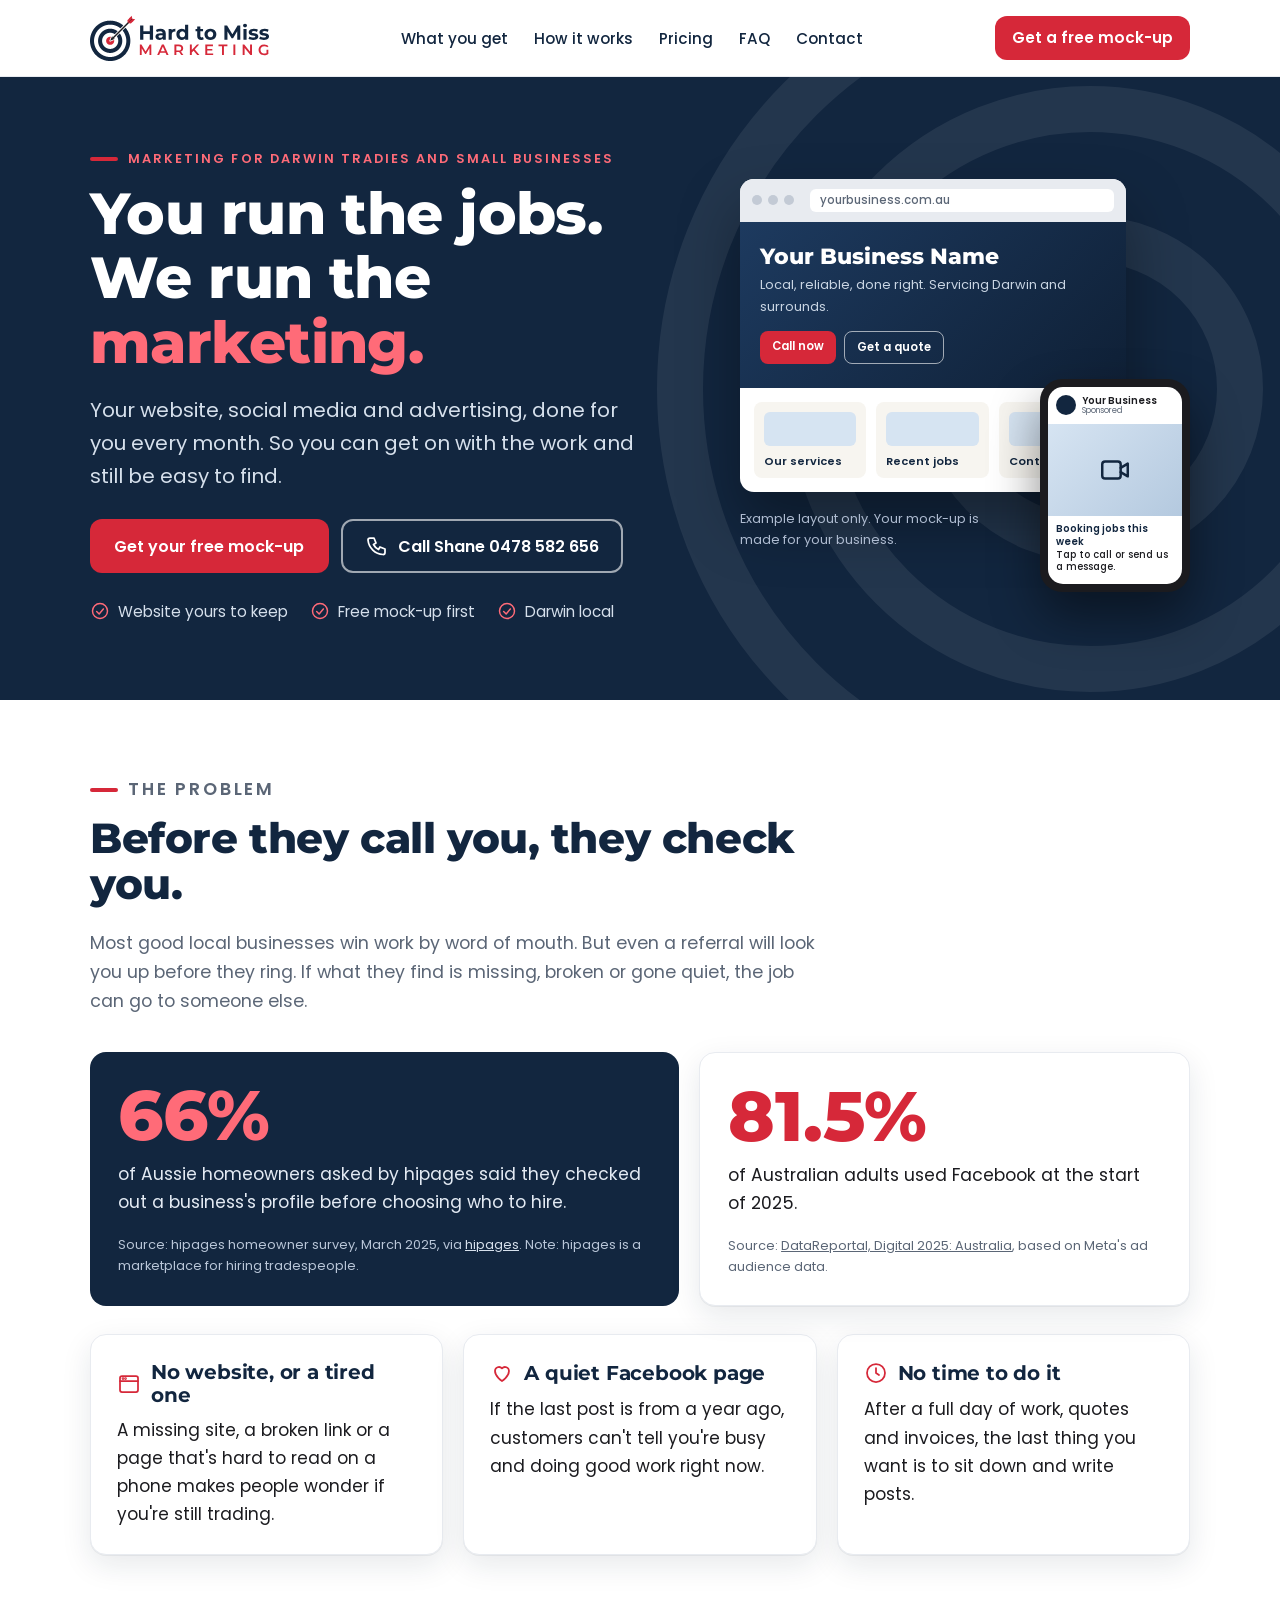
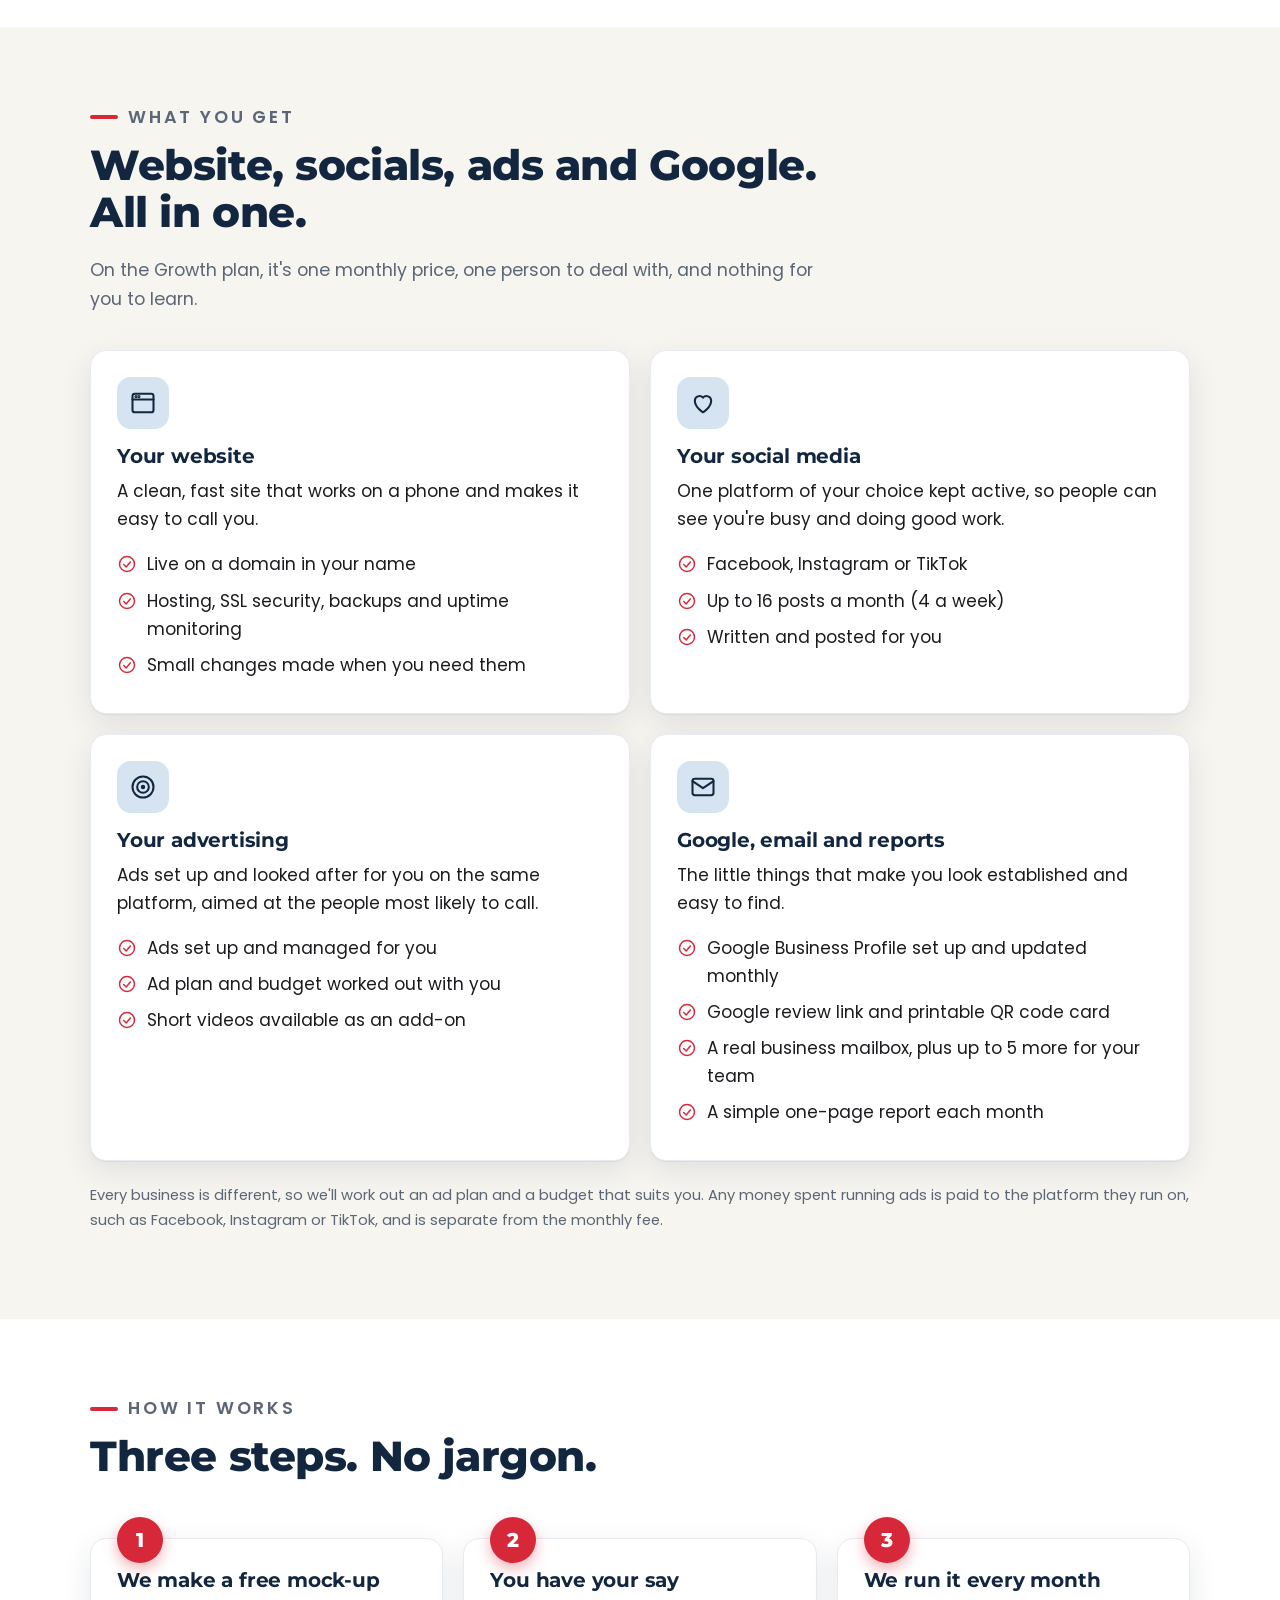
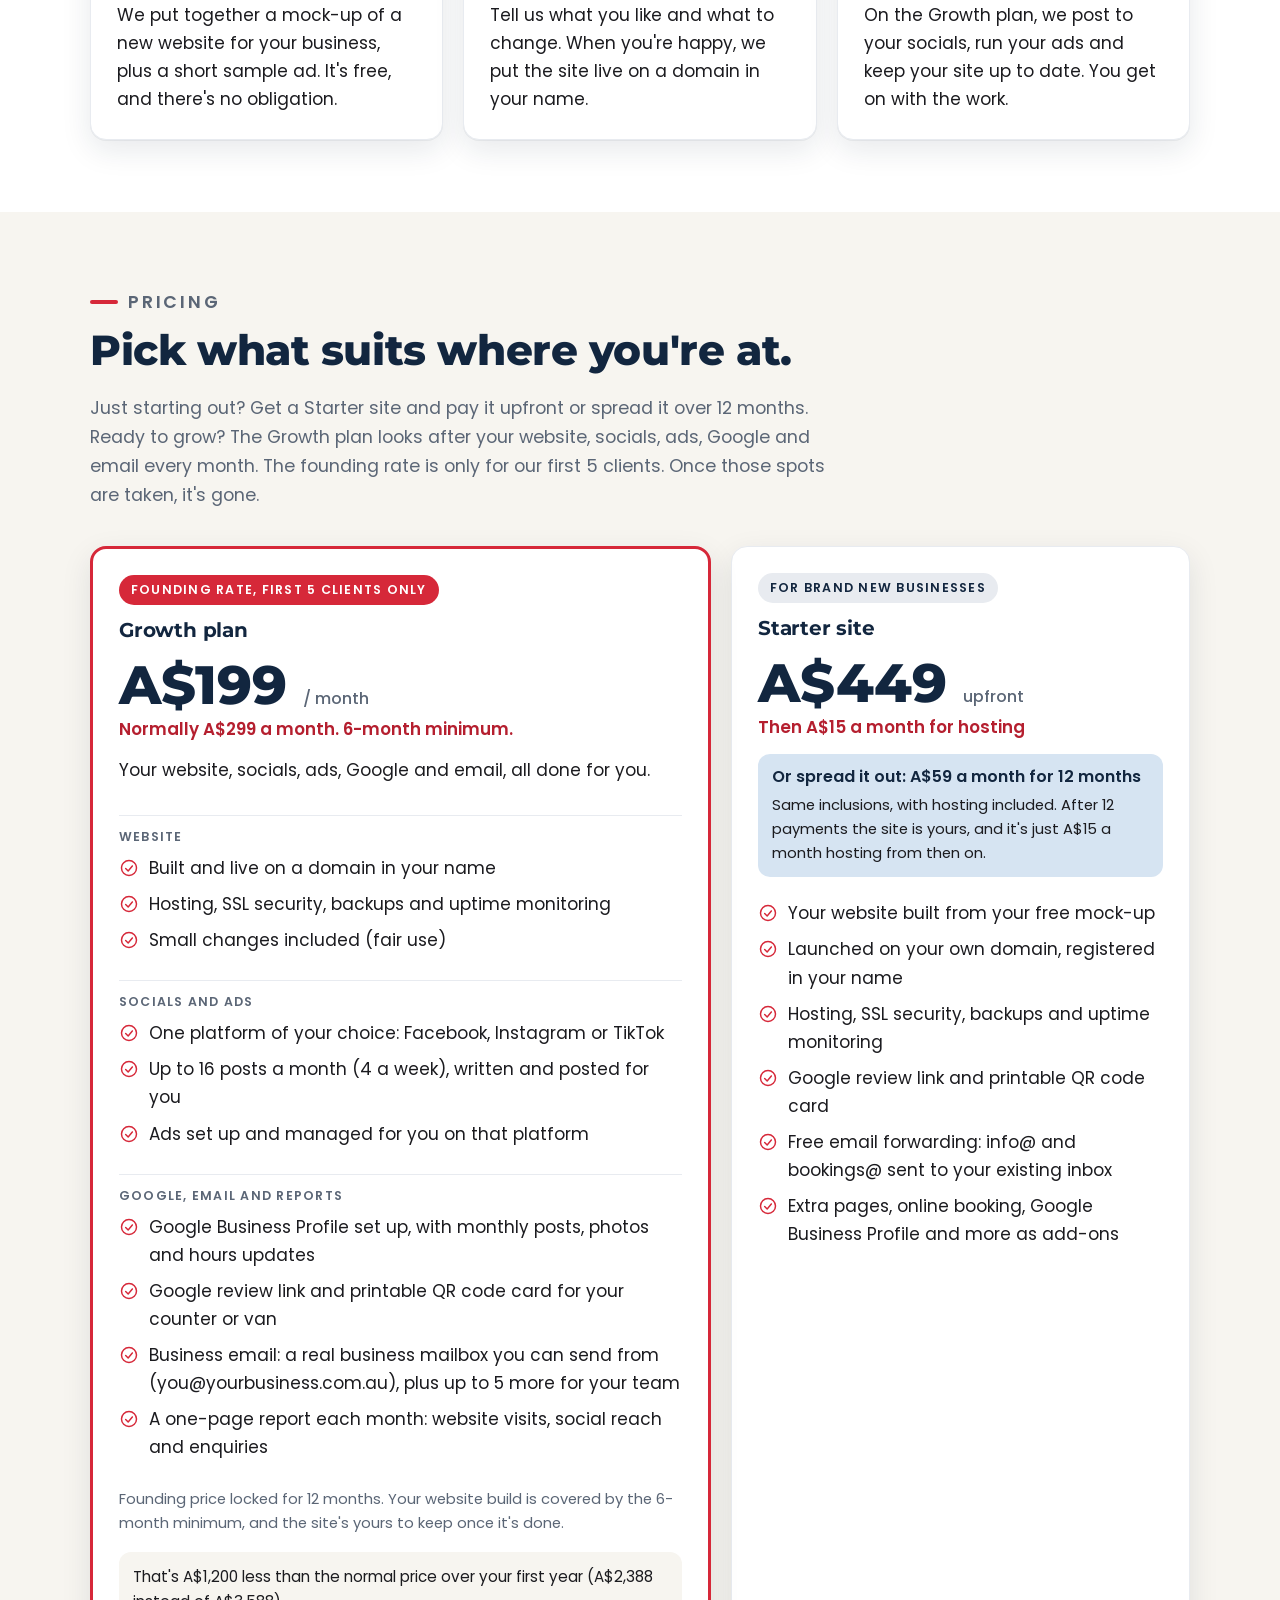
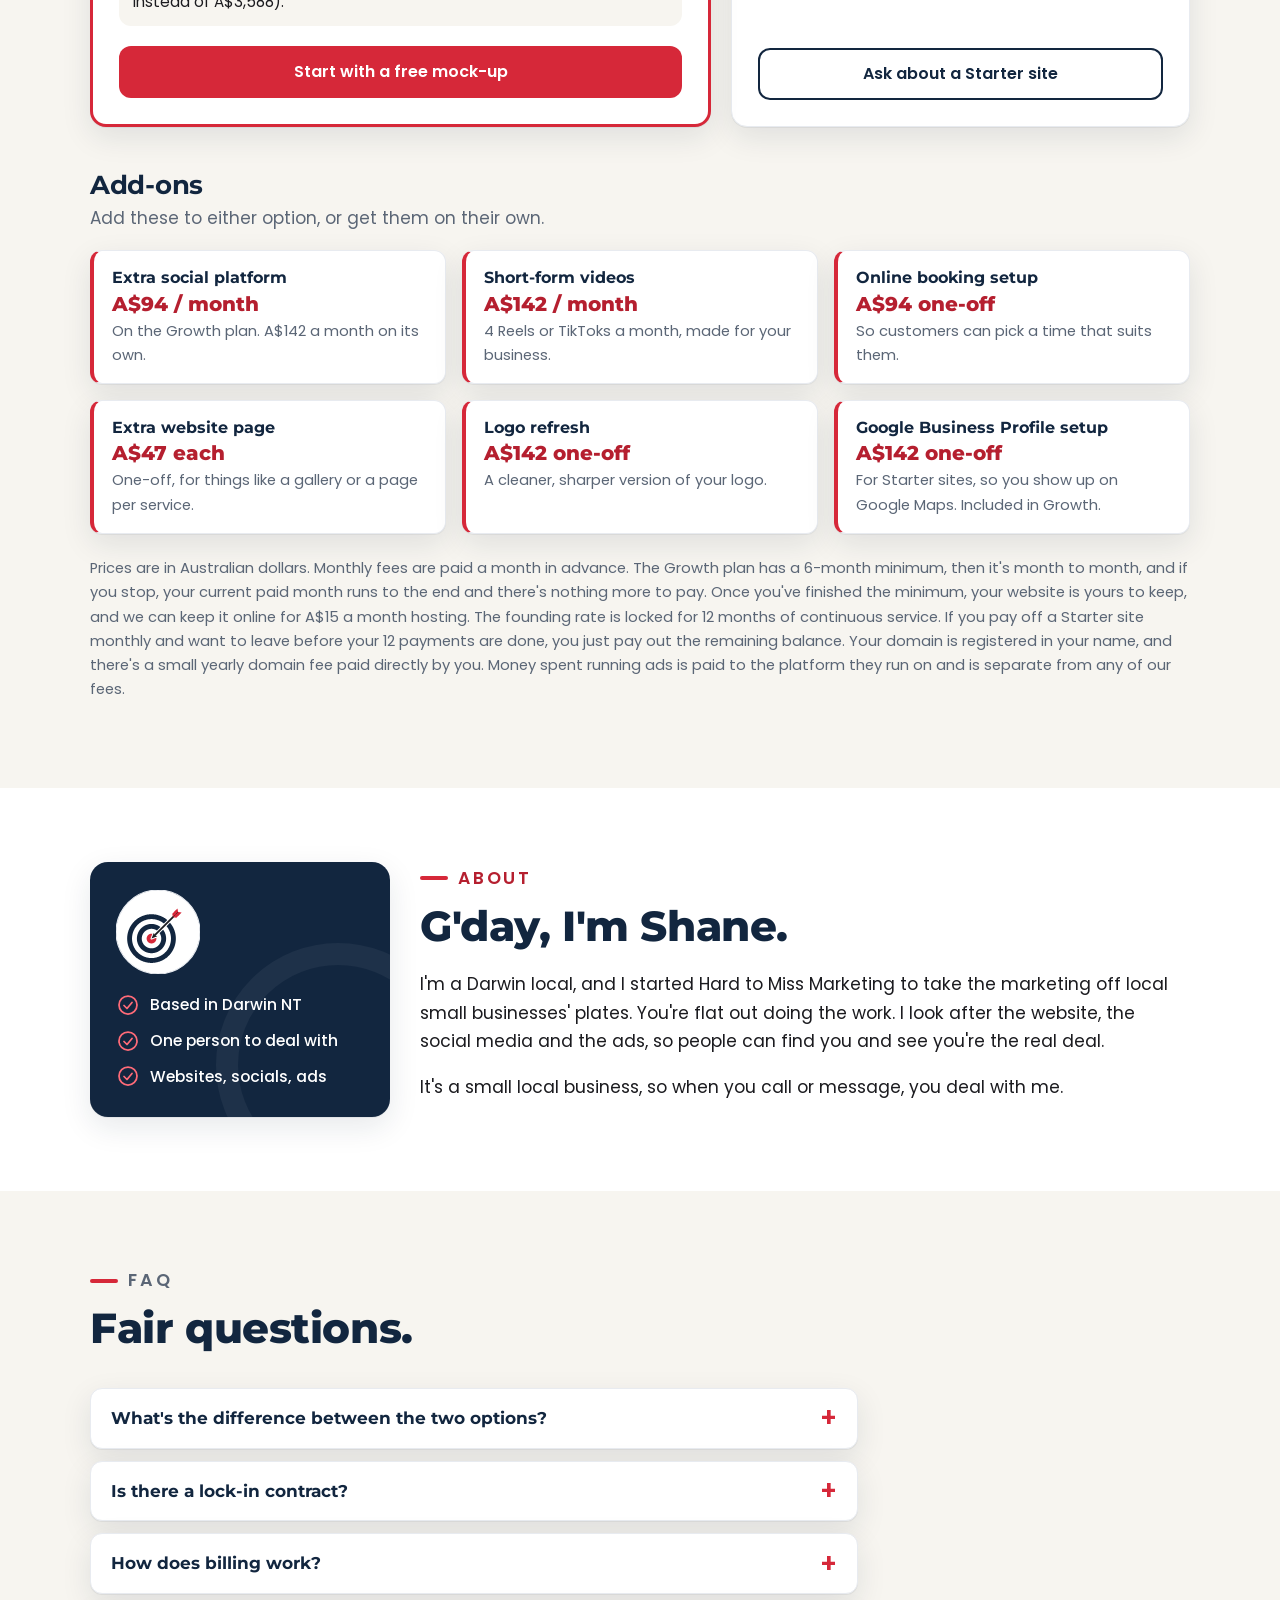
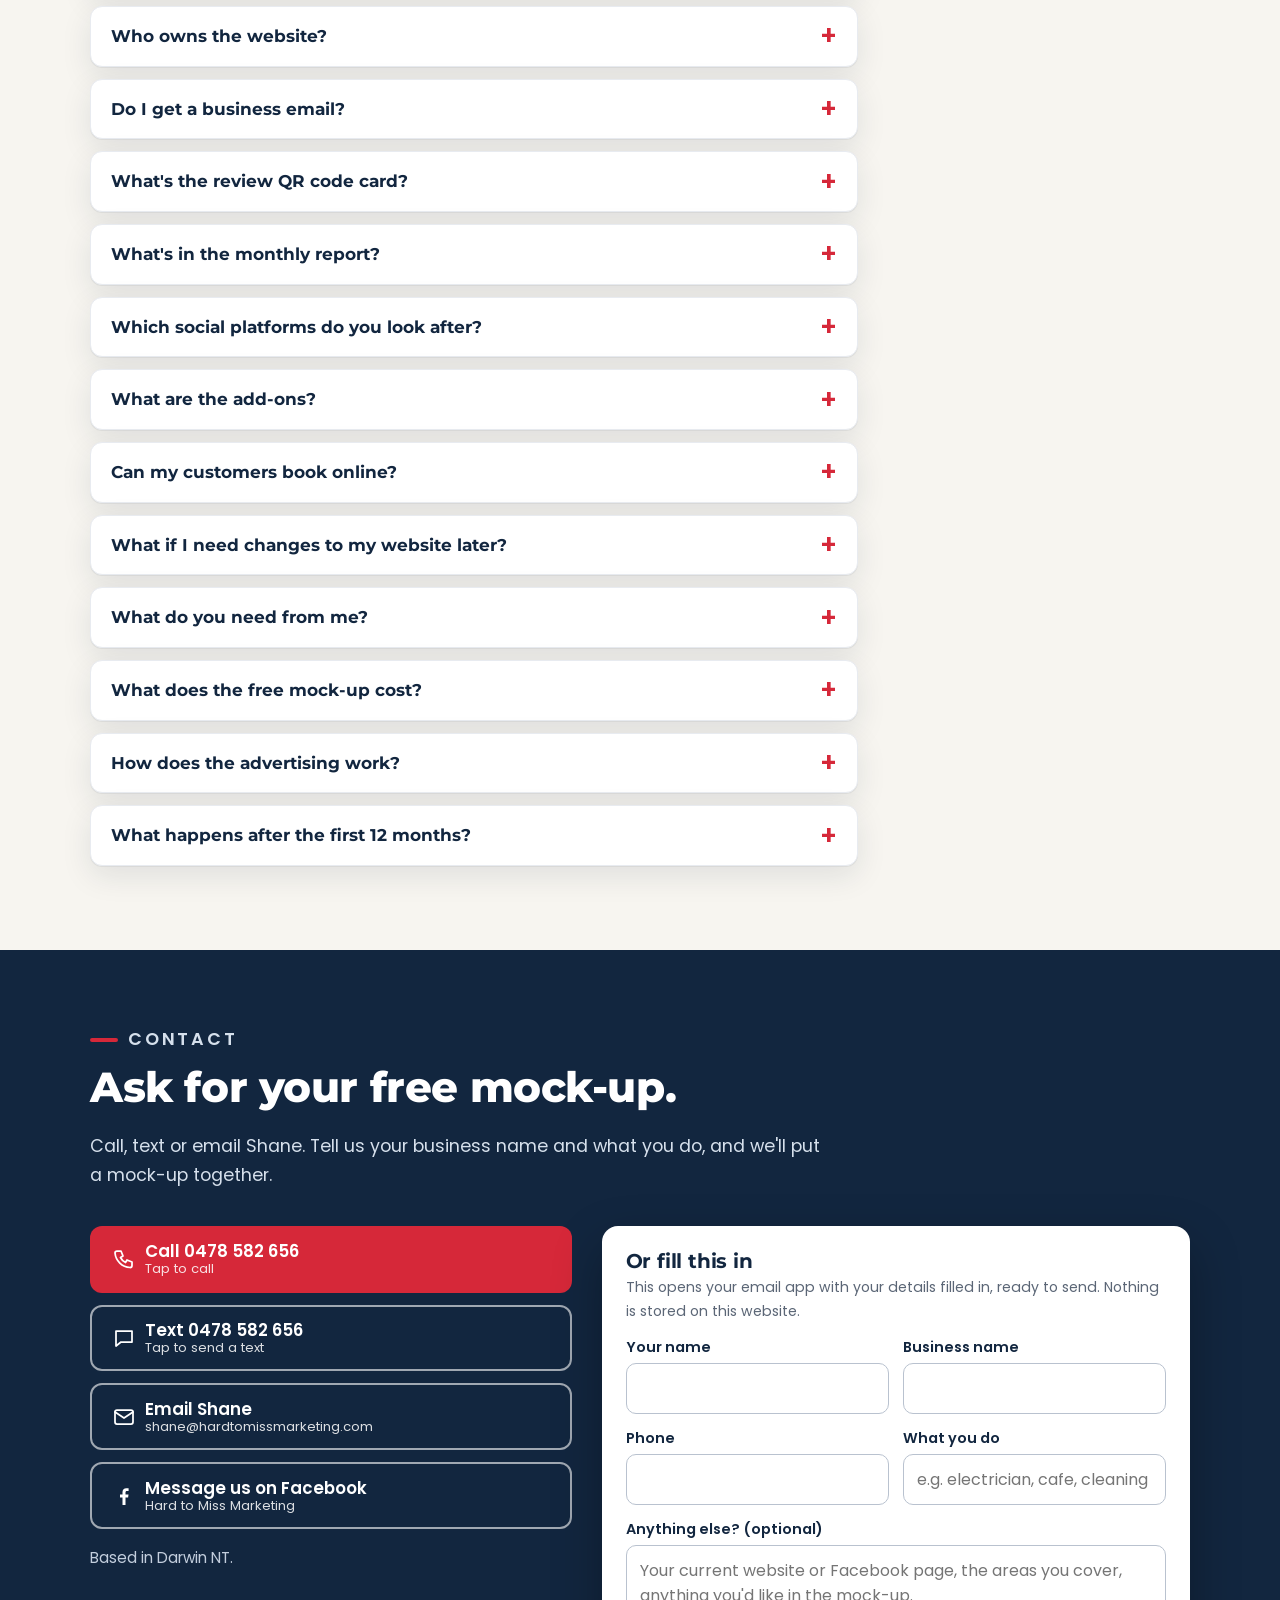
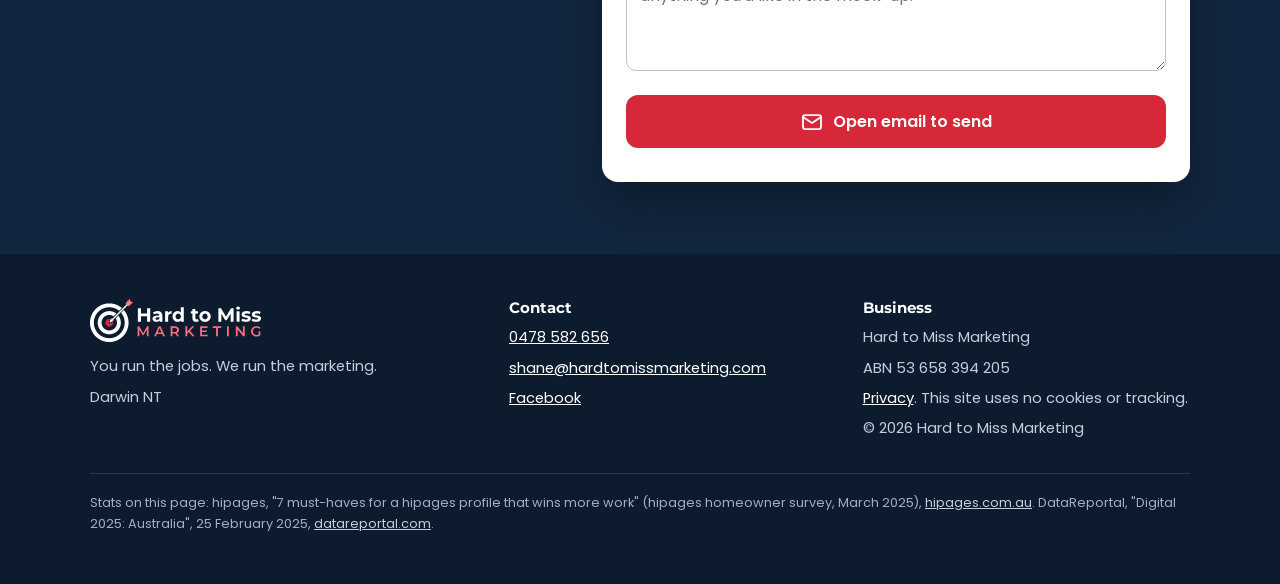
==== commit e922881e: "Update pricing: Starter and Growth plans, new add-ons and inclusions" ====
--- a/index.html
+++ b/index.html
@@ -3,8 +3,8 @@
 <head>
 <meta charset="utf-8">
 <meta name="viewport" content="width=device-width, initial-scale=1">
-<title>Hard to Miss Marketing | Websites, Facebook and ads for Darwin small businesses</title>
-<meta name="description" content="Done-for-you marketing for Darwin small businesses. We look after your website, Facebook and advertising each month, so you can get on with the work. Ask for a free website mock-up.">
+<title>Hard to Miss Marketing | Websites, socials and ads for Darwin small businesses</title>
+<meta name="description" content="Done-for-you marketing for Darwin small businesses. We look after your website, socials and advertising each month, so you can get on with the work. Ask for a free website mock-up.">
 <meta name="theme-color" content="#12263F">
 <link rel="canonical" href="https://hardtomissmarketing.com/">
 <link rel="icon" href="favicon.svg" type="image/svg+xml">
@@ -18,7 +18,7 @@
 <meta property="og:site_name" content="Hard to Miss Marketing">
 <meta property="og:locale" content="en_AU">
 <meta property="og:title" content="Hard to Miss Marketing | You run the jobs. We run the marketing.">
-<meta property="og:description" content="Websites, Facebook and advertising for Darwin small businesses, done for you. Ask for a free website mock-up.">
+<meta property="og:description" content="Websites, socials and advertising for Darwin small businesses, done for you. Ask for a free website mock-up.">
 <meta property="og:url" content="https://hardtomissmarketing.com/">
 <meta property="og:image" content="https://hardtomissmarketing.com/assets/img/og-image.png">
 <meta property="og:image:width" content="1200">
@@ -26,7 +26,7 @@
 <meta property="og:image:alt" content="Hard to Miss Marketing logo, an archery target with an arrow in the bullseye, and the line You run the jobs. We run the marketing.">
 <meta name="twitter:card" content="summary_large_image">
 <meta name="twitter:title" content="Hard to Miss Marketing | You run the jobs. We run the marketing.">
-<meta name="twitter:description" content="Websites, Facebook and advertising for Darwin small businesses, done for you.">
+<meta name="twitter:description" content="Websites, socials and advertising for Darwin small businesses, done for you.">
 <meta name="twitter:image" content="https://hardtomissmarketing.com/assets/img/og-image.png">
 <script type="application/ld+json">
 {
@@ -35,7 +35,7 @@
   "@id": "https://hardtomissmarketing.com/#business",
   "name": "Hard to Miss Marketing",
   "slogan": "You run the jobs. We run the marketing.",
-  "description": "Done-for-you marketing retainer for small businesses in Darwin: websites, Facebook and advertising.",
+  "description": "Done-for-you marketing for small businesses in Darwin: websites, social media, advertising, Google Business Profile and business email on a monthly plan, or a starter website for new businesses.",
   "url": "https://hardtomissmarketing.com/",
   "logo": "https://hardtomissmarketing.com/favicon-192x192.png",
   "image": "https://hardtomissmarketing.com/assets/img/og-image.png",
@@ -45,7 +45,21 @@
   "taxID": "53 658 394 205",
   "address": {"@type": "PostalAddress", "addressLocality": "Darwin", "addressRegion": "NT", "addressCountry": "AU"},
   "areaServed": {"@type": "City", "name": "Darwin", "containedInPlace": {"@type": "State", "name": "Northern Territory"}},
-  "priceRange": "A$199 to A$299 per month",
+  "priceRange": "A$449 starter website, or A$199 to A$299 per month",
+  "hasOfferCatalog": {
+    "@type": "OfferCatalog",
+    "name": "Hard to Miss Marketing pricing",
+    "itemListElement": [
+      {"@type": "Offer", "name": "Starter site", "description": "A website for brand new businesses, built from your free mock-up and launched on a domain in your name. A$449 upfront plus A$15 a month hosting, or A$59 a month for 12 months with hosting included, then A$15 a month hosting. Includes SSL security, backups, uptime monitoring, a Google review link with a printable QR code card (PDF), and free email forwarding.", "price": "449", "priceCurrency": "AUD"},
+      {"@type": "Offer", "name": "Growth plan", "description": "Website, hosting, SSL security, backups, uptime monitoring and small changes (fair use). One social platform of your choice (Facebook, Instagram or TikTok) with up to 16 posts a month, and ad setup and management. Google Business Profile setup and monthly updates, a Google review link with a printable QR code card (PDF), business email with up to 6 separate mailboxes on your domain, and a one-page monthly report emailed each month. Founding rate A$199 a month for the first 5 clients. 6-month minimum.", "priceSpecification": {"@type": "UnitPriceSpecification", "price": "299", "priceCurrency": "AUD", "unitText": "MONTH"}},
+      {"@type": "Offer", "name": "Extra social platform (add-on)", "description": "Extra social platform managed for you. A$94 a month on the Growth plan, or A$142 a month on its own.", "priceSpecification": {"@type": "UnitPriceSpecification", "price": "94", "priceCurrency": "AUD", "unitText": "MONTH"}},
+      {"@type": "Offer", "name": "Short-form videos (add-on)", "description": "4 Reels or TikToks a month, made for your business.", "priceSpecification": {"@type": "UnitPriceSpecification", "price": "142", "priceCurrency": "AUD", "unitText": "MONTH"}},
+      {"@type": "Offer", "name": "Online booking setup (add-on)", "description": "Online booking set up with a free booking app. One-off.", "price": "94", "priceCurrency": "AUD"},
+      {"@type": "Offer", "name": "Extra website page (add-on)", "description": "One extra page on your website. One-off, per page.", "price": "47", "priceCurrency": "AUD"},
+      {"@type": "Offer", "name": "Logo refresh (add-on)", "description": "A cleaner, sharper version of your logo. One-off.", "price": "142", "priceCurrency": "AUD"},
+      {"@type": "Offer", "name": "Google Business Profile setup (add-on)", "description": "Google Business Profile set up and tidied. One-off, for Starter sites. Included in the Growth plan.", "price": "142", "priceCurrency": "AUD"}
+    ]
+  },
   "sameAs": ["https://www.facebook.com/profile.php?id=61595945549937"]
 }
 </script>
@@ -88,13 +102,13 @@
     <div>
       <p class="eyebrow">Marketing for Darwin tradies and small businesses</p>
       <h1>You run the jobs.<br> We run the <em>marketing.</em></h1>
-      <p class="lead">Your website, Facebook and advertising, done for you every month. So you can get on with the work and still be easy to find.</p>
+      <p class="lead">Your website, social media and advertising, done for you every month. So you can get on with the work and still be easy to find.</p>
       <div class="cta">
         <a class="btn btn-red" href="#contact">Get your free mock-up</a>
         <a class="btn btn-ghost" href="tel:+61478582656"><svg class="ico" aria-hidden="true"><use href="#i-phone"/></svg>Call Shane 0478 582 656</a>
       </div>
       <ul class="ticks">
-        <li><svg class="ico" aria-hidden="true"><use href="#i-check"/></svg>No lock-in contract</li>
+        <li><svg class="ico" aria-hidden="true"><use href="#i-check"/></svg>Website yours to keep</li>
         <li><svg class="ico" aria-hidden="true"><use href="#i-check"/></svg>Free mock-up first</li>
         <li><svg class="ico" aria-hidden="true"><use href="#i-check"/></svg>Darwin local</li>
       </ul>
@@ -161,42 +175,53 @@
   <div class="wrap">
     <div class="sec-head">
       <p class="eyebrow">What you get</p>
-      <h2>Website, Facebook and ads. All in one.</h2>
-      <p>One monthly price, one person to deal with, and nothing for you to learn.</p>
-    </div>
-    <div class="grid g3">
+      <h2>Website, socials, ads and Google. All in one.</h2>
+      <p>On the Growth plan, it's one monthly price, one person to deal with, and nothing for you to learn.</p>
+    </div>
+    <div class="grid g2">
       <article class="card inc">
         <div class="badge-ico"><svg class="ico" aria-hidden="true"><use href="#i-website"/></svg></div>
         <h3>Your website</h3>
         <p>A clean, fast site that works on a phone and makes it easy to call you.</p>
         <ul>
           <li><svg class="ico" aria-hidden="true"><use href="#i-check"/></svg>Live on a domain in your name</li>
-          <li><svg class="ico" aria-hidden="true"><use href="#i-check"/></svg>Hosting looked after</li>
-          <li><svg class="ico" aria-hidden="true"><use href="#i-check"/></svg>Small updates when you need them</li>
+          <li><svg class="ico" aria-hidden="true"><use href="#i-check"/></svg>Hosting, SSL security, backups and uptime monitoring</li>
+          <li><svg class="ico" aria-hidden="true"><use href="#i-check"/></svg>Small changes made when you need them</li>
         </ul>
       </article>
       <article class="card inc">
         <div class="badge-ico"><svg class="ico" aria-hidden="true"><use href="#i-social"/></svg></div>
-        <h3>Your Facebook</h3>
-        <p>Your page kept active, so people can see you're busy and doing good work.</p>
-        <ul>
-          <li><svg class="ico" aria-hidden="true"><use href="#i-check"/></svg>12 Facebook posts a month</li>
+        <h3>Your social media</h3>
+        <p>One platform of your choice kept active, so people can see you're busy and doing good work.</p>
+        <ul>
+          <li><svg class="ico" aria-hidden="true"><use href="#i-check"/></svg>Facebook, Instagram or TikTok</li>
+          <li><svg class="ico" aria-hidden="true"><use href="#i-check"/></svg>Up to 16 posts a month (4 a week)</li>
           <li><svg class="ico" aria-hidden="true"><use href="#i-check"/></svg>Written and posted for you</li>
-          <li><svg class="ico" aria-hidden="true"><use href="#i-check"/></svg>Matches the look of your website</li>
         </ul>
       </article>
       <article class="card inc">
-        <div class="badge-ico"><svg class="ico" aria-hidden="true"><use href="#i-video"/></svg></div>
+        <div class="badge-ico"><svg class="ico" aria-hidden="true"><use href="#i-ads"/></svg></div>
         <h3>Your advertising</h3>
-        <p>Short video ads that show what you do, ready to share or run wherever suits your business.</p>
-        <ul>
-          <li><svg class="ico" aria-hidden="true"><use href="#i-check"/></svg>2 short ad clips a month</li>
-          <li><svg class="ico" aria-hidden="true"><use href="#i-check"/></svg>Made for your business</li>
+        <p>Ads set up and looked after for you on the same platform, aimed at the people most likely to call.</p>
+        <ul>
+          <li><svg class="ico" aria-hidden="true"><use href="#i-check"/></svg>Ads set up and managed for you</li>
           <li><svg class="ico" aria-hidden="true"><use href="#i-check"/></svg>Ad plan and budget worked out with you</li>
-        </ul>
-      </article>
-    </div>
-    <p class="note">Every business is different, so we'll work out an ad plan and a budget that suits you. Any money spent running ads is paid to the platform they run on, such as Facebook or Google, and is separate from the monthly fee.</p>
+          <li><svg class="ico" aria-hidden="true"><use href="#i-check"/></svg>Short videos available as an add-on</li>
+        </ul>
+      </article>
+      <article class="card inc">
+        <div class="badge-ico"><svg class="ico" aria-hidden="true"><use href="#i-mail"/></svg></div>
+        <h3>Google, email and reports</h3>
+        <p>The little things that make you look established and easy to find.</p>
+        <ul>
+          <li><svg class="ico" aria-hidden="true"><use href="#i-check"/></svg>Google Business Profile set up and updated monthly</li>
+          <li><svg class="ico" aria-hidden="true"><use href="#i-check"/></svg>Google review link and printable QR code card</li>
+          <li><svg class="ico" aria-hidden="true"><use href="#i-check"/></svg>A real business mailbox, plus up to 5 more for your team</li>
+          <li><svg class="ico" aria-hidden="true"><use href="#i-check"/></svg>A simple one-page report each month</li>
+        </ul>
+      </article>
+    </div>
+    <p class="note">Every business is different, so we'll work out an ad plan and a budget that suits you. Any money spent running ads is paid to the platform they run on, such as Facebook, Instagram or TikTok, and is separate from the monthly fee.</p>
   </div>
 </section>
 
@@ -220,7 +245,7 @@
       <article class="card step">
         <div class="num" aria-hidden="true">3</div>
         <h3>We run it every month</h3>
-        <p>We post to your Facebook, make your ad clips and keep your site up to date. You get on with the work.</p>
+        <p>On the Growth plan, we post to your socials, run your ads and keep your site up to date. You get on with the work.</p>
       </article>
     </div>
   </div>
@@ -230,42 +255,74 @@
   <div class="wrap">
     <div class="sec-head">
       <p class="eyebrow">Pricing</p>
-      <h2>Simple monthly pricing.</h2>
-      <p>The founding offer is only for our first 5 customers. Once those spots are taken, it's gone.</p>
+      <h2>Pick what suits where you're at.</h2>
+      <p>Just starting out? Get a Starter site and pay it upfront or spread it over 12 months. Ready to grow? The Growth plan looks after your website, socials, ads, Google and email every month. The founding rate is only for our first 5 clients. Once those spots are taken, it's gone.</p>
     </div>
     <div class="grid prices">
       <article class="card price-card founding">
-        <span class="flag">First 5 customers only</span>
-        <h3>Founding customer</h3>
+        <span class="flag">Founding rate, first 5 clients only</span>
+        <h3>Growth plan</h3>
         <div class="amount">A$199 <small>/ month</small></div>
-        <p class="first">First month just A$99</p>
-        <ul>
-          <li><svg class="ico" aria-hidden="true"><use href="#i-check"/></svg>Website live on a domain in your name</li>
-          <li><svg class="ico" aria-hidden="true"><use href="#i-check"/></svg>Hosting and small updates</li>
-          <li><svg class="ico" aria-hidden="true"><use href="#i-check"/></svg>12 Facebook posts a month</li>
-          <li><svg class="ico" aria-hidden="true"><use href="#i-check"/></svg>2 short ad clips a month</li>
-          <li><svg class="ico" aria-hidden="true"><use href="#i-check"/></svg>Price locked for 12 months</li>
-          <li><svg class="ico" aria-hidden="true"><use href="#i-check"/></svg>No lock-in contract, no notice period</li>
-        </ul>
-        <p class="save">That's A$1,300 less than the normal price over your first year (A$2,288 instead of A$3,588).</p>
+        <p class="first">Normally A$299 a month. 6-month minimum.</p>
+        <p>Your website, socials, ads, Google and email, all done for you.</p>
+        <p class="pgroup">Website</p>
+        <ul>
+          <li><svg class="ico" aria-hidden="true"><use href="#i-check"/></svg>Built and live on a domain in your name</li>
+          <li><svg class="ico" aria-hidden="true"><use href="#i-check"/></svg>Hosting, SSL security, backups and uptime monitoring</li>
+          <li><svg class="ico" aria-hidden="true"><use href="#i-check"/></svg>Small changes included (fair use)</li>
+        </ul>
+        <p class="pgroup">Socials and ads</p>
+        <ul>
+          <li><svg class="ico" aria-hidden="true"><use href="#i-check"/></svg>One platform of your choice: Facebook, Instagram or TikTok</li>
+          <li><svg class="ico" aria-hidden="true"><use href="#i-check"/></svg>Up to 16 posts a month (4 a week), written and posted for you</li>
+          <li><svg class="ico" aria-hidden="true"><use href="#i-check"/></svg>Ads set up and managed for you on that platform</li>
+        </ul>
+        <p class="pgroup">Google, email and reports</p>
+        <ul>
+          <li><svg class="ico" aria-hidden="true"><use href="#i-check"/></svg>Google Business Profile set up, with monthly posts, photos and hours updates</li>
+          <li><svg class="ico" aria-hidden="true"><use href="#i-check"/></svg>Google review link and printable QR code card for your counter or van</li>
+          <li><svg class="ico" aria-hidden="true"><use href="#i-check"/></svg>Business email: a real business mailbox you can send from (you@yourbusiness.com.au), plus up to 5 more for your team</li>
+          <li><svg class="ico" aria-hidden="true"><use href="#i-check"/></svg>A one-page report each month: website visits, social reach and enquiries</li>
+        </ul>
+        <p class="terms">Founding price locked for 12 months. Your website build is covered by the 6-month minimum, and the site's yours to keep once it's done.</p>
+        <p class="save">That's A$1,200 less than the normal price over your first year (A$2,388 instead of A$3,588).</p>
         <a class="btn btn-red" href="#contact">Start with a free mock-up</a>
       </article>
       <article class="card price-card">
-        <span class="flag grey">Normal price</span>
-        <h3>Standard</h3>
-        <div class="amount">A$299 <small>/ month</small></div>
-        <p>The same full package. This is the normal price from customer 6 onwards, and for founding customers after their first 12 months.</p>
-        <ul>
-          <li><svg class="ico" aria-hidden="true"><use href="#i-check"/></svg>Website live on a domain in your name</li>
-          <li><svg class="ico" aria-hidden="true"><use href="#i-check"/></svg>Hosting and small updates</li>
-          <li><svg class="ico" aria-hidden="true"><use href="#i-check"/></svg>12 Facebook posts a month</li>
-          <li><svg class="ico" aria-hidden="true"><use href="#i-check"/></svg>2 short ad clips a month</li>
-          <li><svg class="ico" aria-hidden="true"><use href="#i-check"/></svg>No lock-in contract, no notice period</li>
-        </ul>
-        <a class="btn btn-line" href="#contact">Ask a question</a>
-      </article>
-    </div>
-    <p class="note">Prices are in Australian dollars, paid a month in advance. The founding price is locked for 12 months of continuous service. If you stop, your current paid month runs to the end and there's nothing more to pay.</p>
+        <span class="flag grey">For brand new businesses</span>
+        <h3>Starter site</h3>
+        <div class="amount">A$449 <small>upfront</small></div>
+        <p class="first">Then A$15 a month for hosting</p>
+        <div class="payopt">
+          <b>Or spread it out: A$59 a month for 12 months</b>
+          <span>Same inclusions, with hosting included. After 12 payments the site is yours, and it's just A$15 a month hosting from then on.</span>
+        </div>
+        <ul>
+          <li><svg class="ico" aria-hidden="true"><use href="#i-check"/></svg>Your website built from your free mock-up</li>
+          <li><svg class="ico" aria-hidden="true"><use href="#i-check"/></svg>Launched on your own domain, registered in your name</li>
+          <li><svg class="ico" aria-hidden="true"><use href="#i-check"/></svg>Hosting, SSL security, backups and uptime monitoring</li>
+          <li><svg class="ico" aria-hidden="true"><use href="#i-check"/></svg>Google review link and printable QR code card</li>
+          <li><svg class="ico" aria-hidden="true"><use href="#i-check"/></svg>Free email forwarding: info@ and bookings@ sent to your existing inbox</li>
+          <li><svg class="ico" aria-hidden="true"><use href="#i-check"/></svg>Extra pages, online booking, Google Business Profile and more as add-ons</li>
+        </ul>
+        <a class="btn btn-line" href="#contact">Ask about a Starter site</a>
+      </article>
+    </div>
+
+    <div class="addons" id="addons">
+      <h3>Add-ons</h3>
+      <p class="addons-intro">Add these to either option, or get them on their own.</p>
+      <div class="grid addon-grid">
+        <div class="addon"><b>Extra social platform</b><span class="ap">A$94 / month</span><span>On the Growth plan. A$142 a month on its own.</span></div>
+        <div class="addon"><b>Short-form videos</b><span class="ap">A$142 / month</span><span>4 Reels or TikToks a month, made for your business.</span></div>
+        <div class="addon"><b>Online booking setup</b><span class="ap">A$94 one-off</span><span>So customers can pick a time that suits them.</span></div>
+        <div class="addon"><b>Extra website page</b><span class="ap">A$47 each</span><span>One-off, for things like a gallery or a page per service.</span></div>
+        <div class="addon"><b>Logo refresh</b><span class="ap">A$142 one-off</span><span>A cleaner, sharper version of your logo.</span></div>
+        <div class="addon"><b>Google Business Profile setup</b><span class="ap">A$142 one-off</span><span>For Starter sites, so you show up on Google Maps. Included in Growth.</span></div>
+      </div>
+    </div>
+
+    <p class="note">Prices are in Australian dollars. Monthly fees are paid a month in advance. The Growth plan has a 6-month minimum, then it's month to month, and if you stop, your current paid month runs to the end and there's nothing more to pay. Once you've finished the minimum, your website is yours to keep, and we can keep it online for A$15 a month hosting. The founding rate is locked for 12 months of continuous service. If you pay off a Starter site monthly and want to leave before your 12 payments are done, you just pay out the remaining balance. Your domain is registered in your name, and there's a small yearly domain fee paid directly by you. Money spent running ads is paid to the platform they run on and is separate from any of our fees.</p>
   </div>
 </section>
 
@@ -276,13 +333,13 @@
       <ul>
         <li><svg class="ico" aria-hidden="true"><use href="#i-check"/></svg>Based in Darwin NT</li>
         <li><svg class="ico" aria-hidden="true"><use href="#i-check"/></svg>One person to deal with</li>
-        <li><svg class="ico" aria-hidden="true"><use href="#i-check"/></svg>Websites, Facebook, ads</li>
+        <li><svg class="ico" aria-hidden="true"><use href="#i-check"/></svg>Websites, socials, ads</li>
       </ul>
     </div>
     <div>
       <p class="eyebrow">About</p>
       <h2>G'day, I'm Shane.</h2>
-      <p>I'm a Darwin local, and I started Hard to Miss Marketing to take the marketing off local small businesses' plates. You're flat out doing the work. I look after the website, the Facebook page and the ads, so people can find you and see you're the real deal.</p>
+      <p>I'm a Darwin local, and I started Hard to Miss Marketing to take the marketing off local small businesses' plates. You're flat out doing the work. I look after the website, the social media and the ads, so people can find you and see you're the real deal.</p>
       <p>It's a small local business, so when you call or message, you deal with me.</p>
     </div>
   </div>
@@ -296,20 +353,52 @@
     </div>
     <div class="faq">
       <details>
+        <summary>What's the difference between the two options?</summary>
+        <p>The Starter site is for brand new businesses that want a good website to get going. You pay A$449 upfront plus A$15 a month for hosting, or A$59 a month for 12 months with hosting included. Either way you get SSL security, backups and uptime monitoring, a Google review link and printable QR code card, and free email forwarding to your existing inbox. The Growth plan is for businesses that want it all done for them: your website, one social platform, your ads, your Google Business Profile, a real business mailbox and a monthly report, looked after every month for A$299 a month (A$199 for our first 5 clients).</p>
+      </details>
+      <details>
         <summary>Is there a lock-in contract?</summary>
-        <p>No. There's no lock-in contract and no notice period. You pay a month in advance, and if you decide to stop, we finish out the month you've already paid for and that's it. On the founding offer, your A$199 price is locked for 12 months as long as you stay with us.</p>
+        <p>The Growth plan has a 6-month minimum, which covers the cost of building your website. After that it's month to month, and if you decide to stop, we finish out the month you've already paid for and that's it. A Starter site paid upfront has no minimum, just A$15 a month hosting to keep it online. If you're paying a Starter site off monthly, it's 12 payments, and if you want to leave early you just pay out what's left.</p>
       </details>
       <details>
         <summary>How does billing work?</summary>
-        <p>You pay a month in advance, in Australian dollars. If you stop, we finish out the month you've already paid for.</p>
+        <p>Monthly fees are paid a month in advance, in Australian dollars. The Starter site is either a single A$449 payment plus A$15 a month hosting, or A$59 a month for 12 months with hosting included. One-off add-ons are paid when the work is done. Your domain has a small yearly fee paid directly by you.</p>
       </details>
       <details>
         <summary>Who owns the website?</summary>
-        <p>Your site goes live on a domain registered in your name, so your web address is yours. Your Facebook page stays yours too. We just need access to post on it for you.</p>
+        <p>Your domain is always yours, because it's registered in your name. Your social pages stay yours too. We just need access to post for you. A Starter site paid upfront is yours from the start. If you pay it off monthly, it's yours after your 12th payment. On the Growth plan, your website build is covered by the 6-month minimum, and once you've finished it, the site is yours to keep. If you leave the plan after that, we can keep it online for A$15 a month hosting.</p>
+      </details>
+      <details>
+        <summary>Do I get a business email?</summary>
+        <p>On a Starter site, you get free email forwarding. Addresses like info@ and bookings@ on your own domain are forwarded to the inbox you already use, so you can receive email at them, but replies come from your existing address. On the Growth plan, you get a real business mailbox you can send from, like you@yourbusiness.com.au, plus up to 5 more for your team, so up to 6 in total. Each one is a separate mailbox with its own login, all on your domain, like info@, bookings@ or a staff member's name. We set them up and look after them, and they work on your phone and computer. Either way, it's on your own domain, so it's yours. If you'd like Google Workspace or Microsoft 365 instead, we can upgrade you for about A$16 per mailbox a month, billed by us.</p>
+      </details>
+      <details>
+        <summary>What's the review QR code card?</summary>
+        <p>It's a printable PDF with your Google review link and a QR code on it. Print it yourself and pop it on your counter, in your van or on the back of an invoice. Customers scan it with their phone and go straight to leaving you a review. It's included with both options.</p>
+      </details>
+      <details>
+        <summary>What's in the monthly report?</summary>
+        <p>One page, in plain English: how many people visited your website, how far your social posts reached, and how many enquiries came through. There's nothing to log in to. It just lands in your inbox.</p>
+      </details>
+      <details>
+        <summary>Which social platforms do you look after?</summary>
+        <p>On the Growth plan, you pick one: Facebook, Instagram or TikTok, whichever your customers use most. We post up to 16 times a month (4 a week) and run your ads there. Want more than one? Each extra platform is A$94 a month on the Growth plan, or A$142 a month on its own.</p>
+      </details>
+      <details>
+        <summary>What are the add-ons?</summary>
+        <p>Extras you can add to either option, or get on their own: an extra social platform (A$94 a month on the Growth plan, A$142 a month on its own), short-form videos (4 Reels or TikToks for A$142 a month), online booking setup (A$94 one-off), extra website pages (A$47 each), a logo refresh (A$142 one-off) and Google Business Profile setup (A$142 one-off, for Starter sites, as it's already included in Growth).</p>
+      </details>
+      <details>
+        <summary>Can my customers book online?</summary>
+        <p>Yes, if you want them to. Online booking setup is a one-off add-on for A$94, using a free booking app, so customers can pick a time that suits them.</p>
+      </details>
+      <details>
+        <summary>What if I need changes to my website later?</summary>
+        <p>On the Growth plan, small changes are included on a fair use basis, like updating your prices, hours, photos or a bit of text. Bigger changes, like a new section or a redesign, are booked in as a refresh and priced on what the job needs. On a Starter site, extra pages are A$47 each, and anything else we'll quote as a small one-off job before we start.</p>
       </details>
       <details>
         <summary>What do you need from me?</summary>
-        <p>Not much. Your business name, the work you do and the areas you cover, the phone number and email you want customers to use, any photos of your jobs, and access to your Facebook page. We sort out the rest.</p>
+        <p>Not much. Your business name, the work you do and the areas you cover, the phone number and email you want customers to use, any photos of your jobs, and access to your social page and Google Business Profile if you're on the Growth plan. We sort out the rest.</p>
       </details>
       <details>
         <summary>What does the free mock-up cost?</summary>
@@ -317,11 +406,11 @@
       </details>
       <details>
         <summary>How does the advertising work?</summary>
-        <p>Your monthly fee covers making your ad clips. Every business is different, so we'll talk it through and work out an ad budget that suits you. Money spent running ads is paid to the platform they run on, such as Facebook, Google or elsewhere, and is separate from the monthly fee.</p>
+        <p>On the Growth plan, your monthly fee covers setting up and managing your ads on your chosen platform. Every business is different, so we'll talk it through and work out an ad budget that suits you. Money spent running ads is paid to the platform they run on, such as Facebook, Instagram or TikTok, and is separate from the monthly fee.</p>
       </details>
       <details>
         <summary>What happens after the first 12 months?</summary>
-        <p>Founding customers move to the normal price of A$299 a month after 12 months. There's still no lock-in.</p>
+        <p>On the Growth plan, founding clients move to the normal price of A$299 a month after 12 months, still month to month. If you paid off a Starter site monthly, it's all yours after 12 payments and you just pay A$15 a month hosting from then on.</p>
       </details>
     </div>
   </div>
--- a/assets/site.css
+++ b/assets/site.css
@@ -151,7 +151,23 @@
 .price-card li{display:flex;gap:10px;align-items:flex-start;margin-bottom:8px}
 .price-card li .ico{color:var(--red);width:20px;height:20px;margin-top:4px}
 .price-card .btn{margin-top:auto}
+.pgroup{font:700 .78rem var(--body);letter-spacing:.1em;text-transform:uppercase;color:var(--slate);margin:14px 0 0;padding-top:12px;border-top:1px solid var(--mist)}
+.pgroup+ul{margin-top:8px;margin-bottom:4px}
+.terms{font-size:.92rem;color:var(--slate);margin:14px 0 16px}
 .save{background:var(--chalk);border-radius:12px;padding:12px 14px;font-size:.95rem;margin-bottom:20px}
+.payopt{background:var(--sky);border-radius:12px;padding:12px 14px;margin:0 0 14px}
+.payopt b{display:block;font:600 1rem/1.4 var(--body);color:var(--navy);margin-bottom:4px}
+.payopt span{display:block;font-size:.92rem;color:var(--ink)}
+.addons{margin-top:44px}
+.addons h3{font-size:1.6rem;margin-bottom:.2em}
+.addons-intro{color:var(--slate);margin:0 0 18px}
+.addon-grid{gap:16px}
+@media(min-width:560px){.addon-grid{grid-template-columns:repeat(2,1fr)}}
+@media(min-width:900px){.addon-grid{grid-template-columns:repeat(3,1fr)}}
+.addon{background:var(--white);border:1px solid var(--mist);border-left:4px solid var(--red);border-radius:12px;padding:16px 18px;box-shadow:var(--shadow);display:flex;flex-direction:column;gap:2px}
+.addon b{font:700 1.02rem/1.3 var(--head);color:var(--navy)}
+.addon .ap{font:800 1.25rem/1.3 var(--head);color:var(--red-dark)}
+.addon span:last-child{font-size:.92rem;color:var(--slate)}
 
 /* about */
 .about{display:grid;gap:30px;align-items:center}
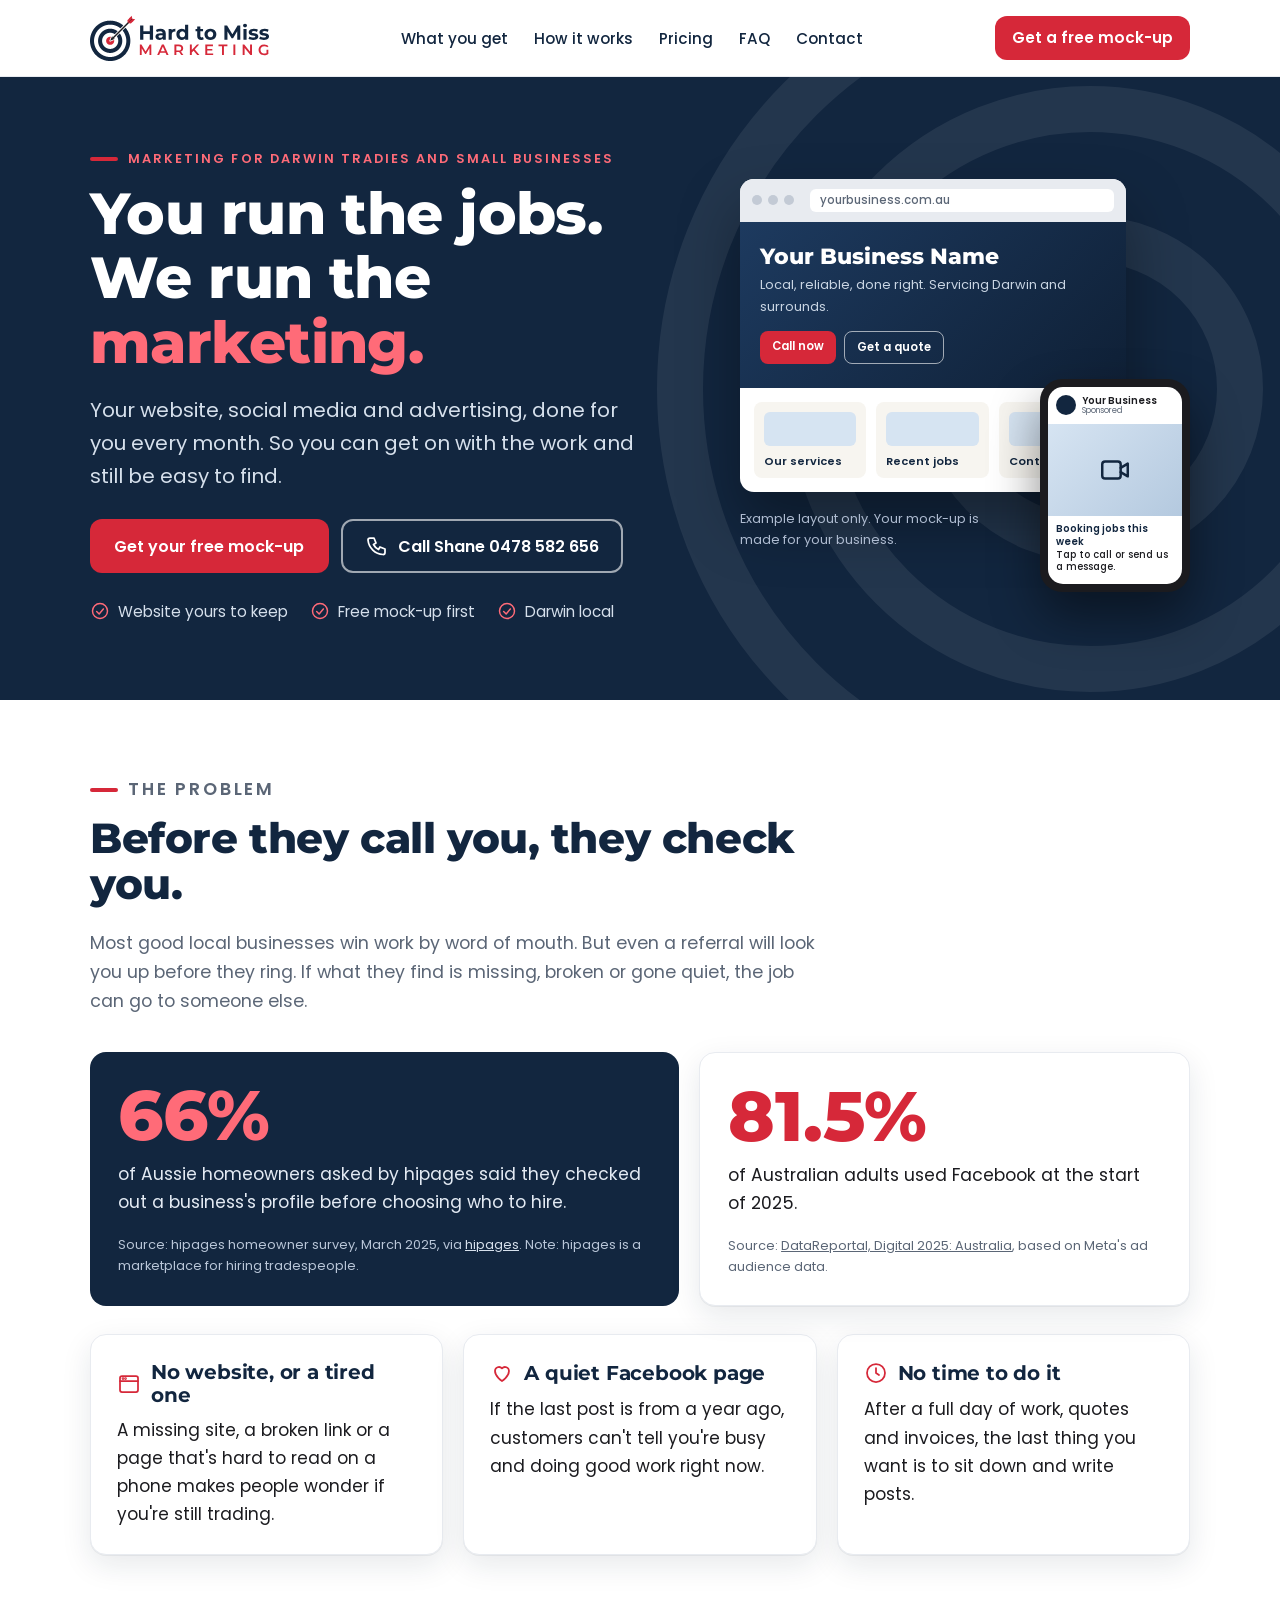
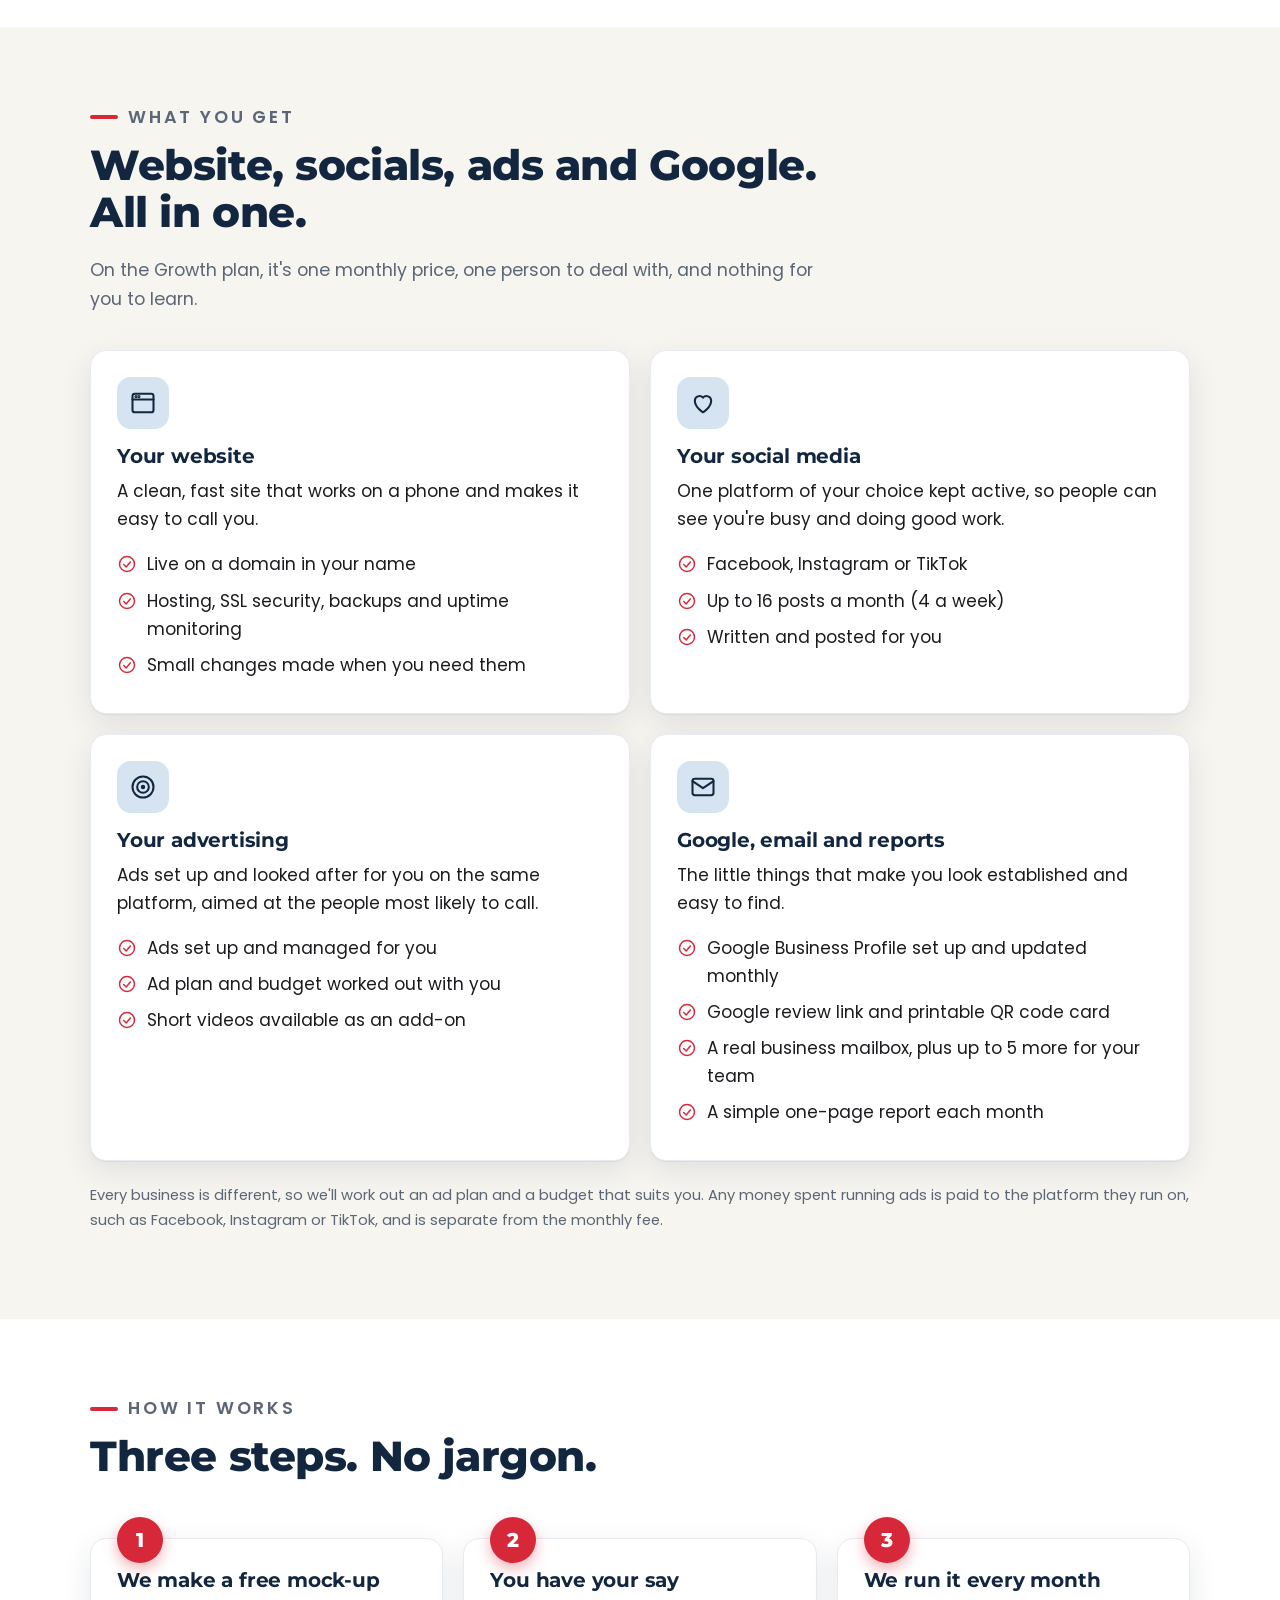
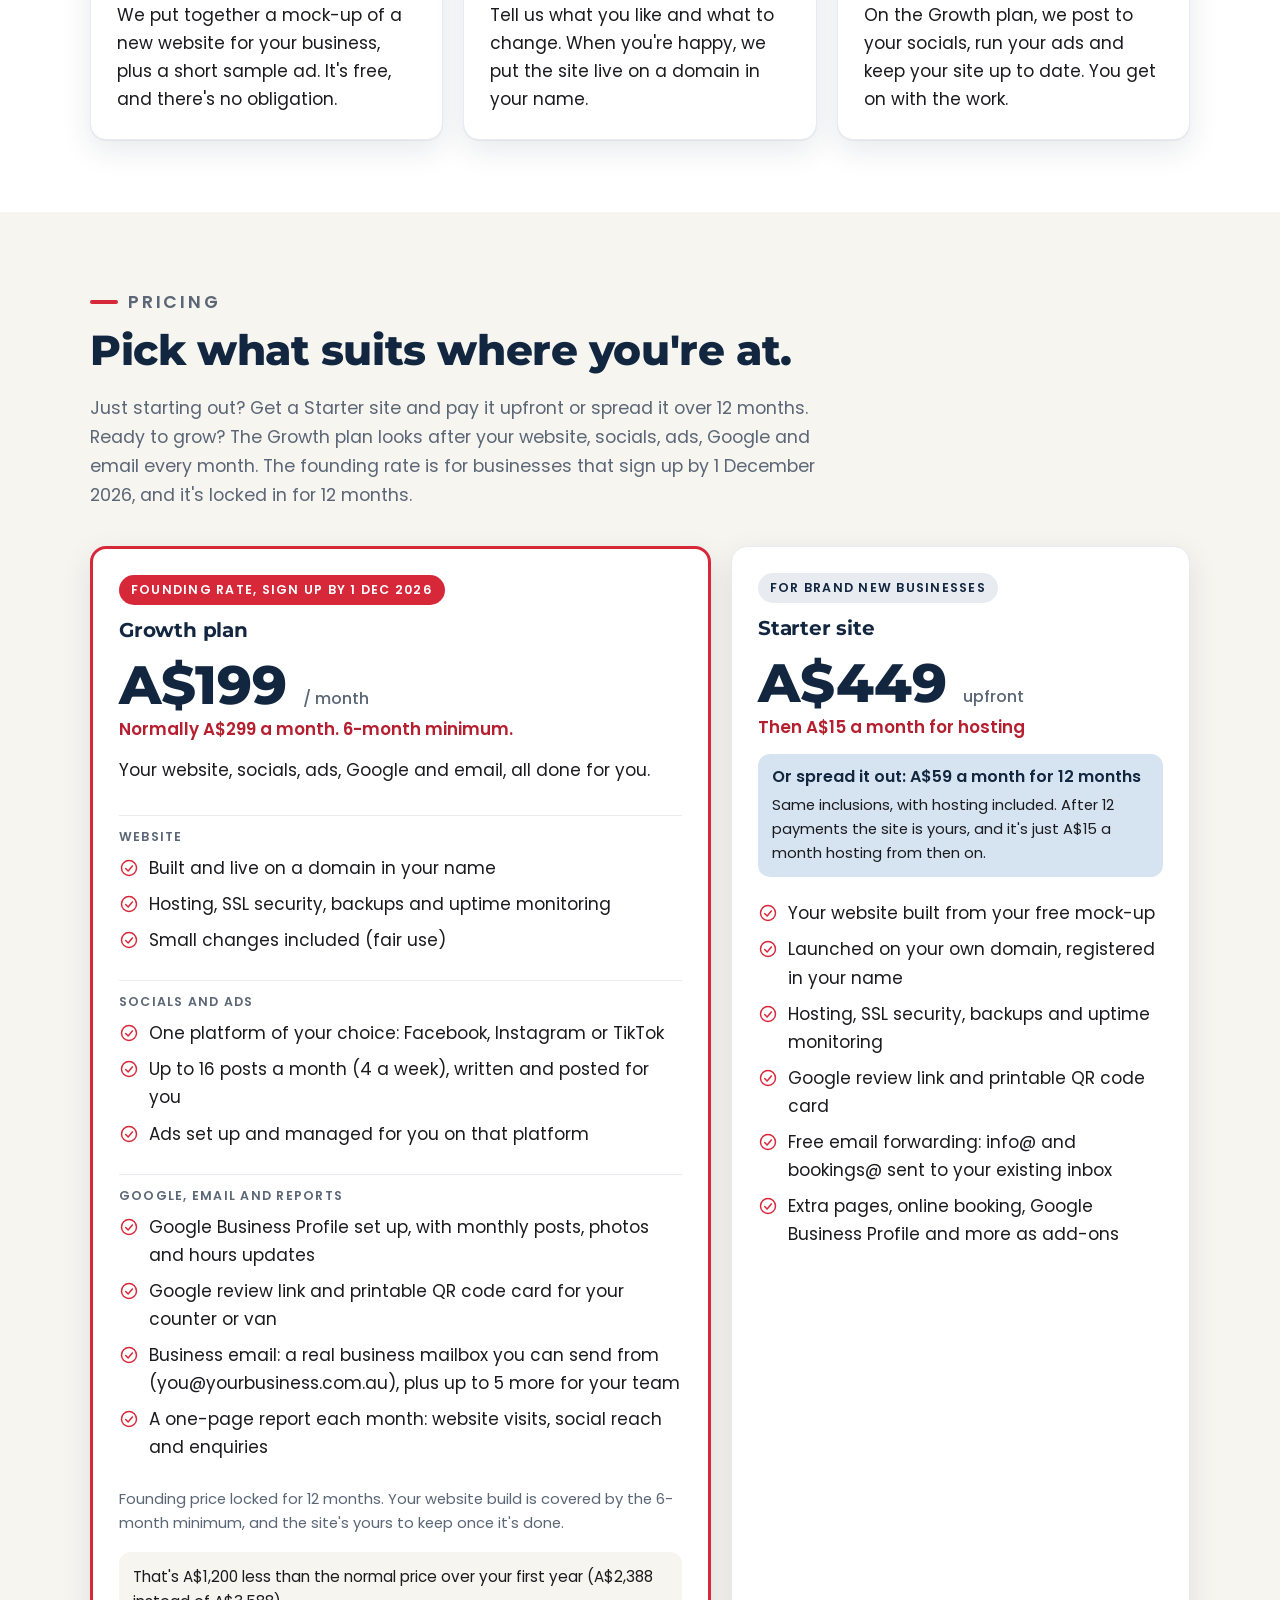
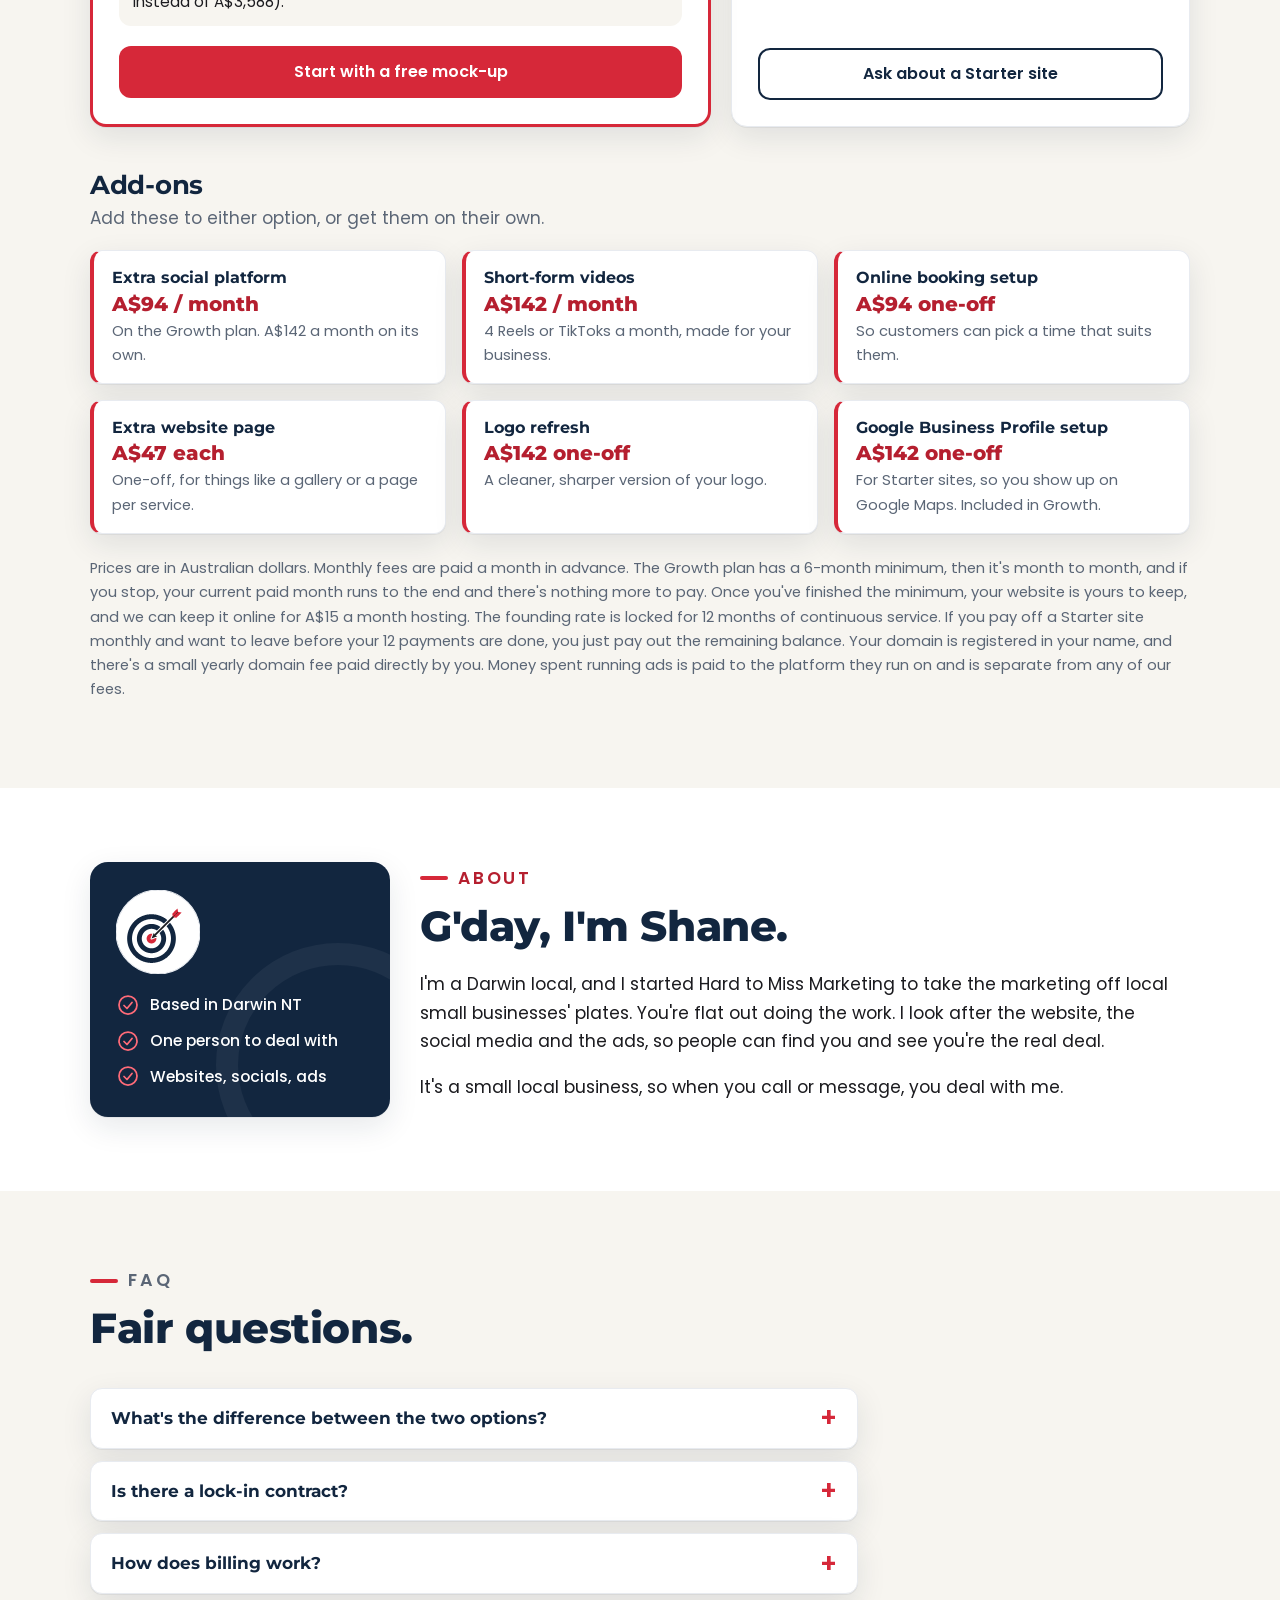
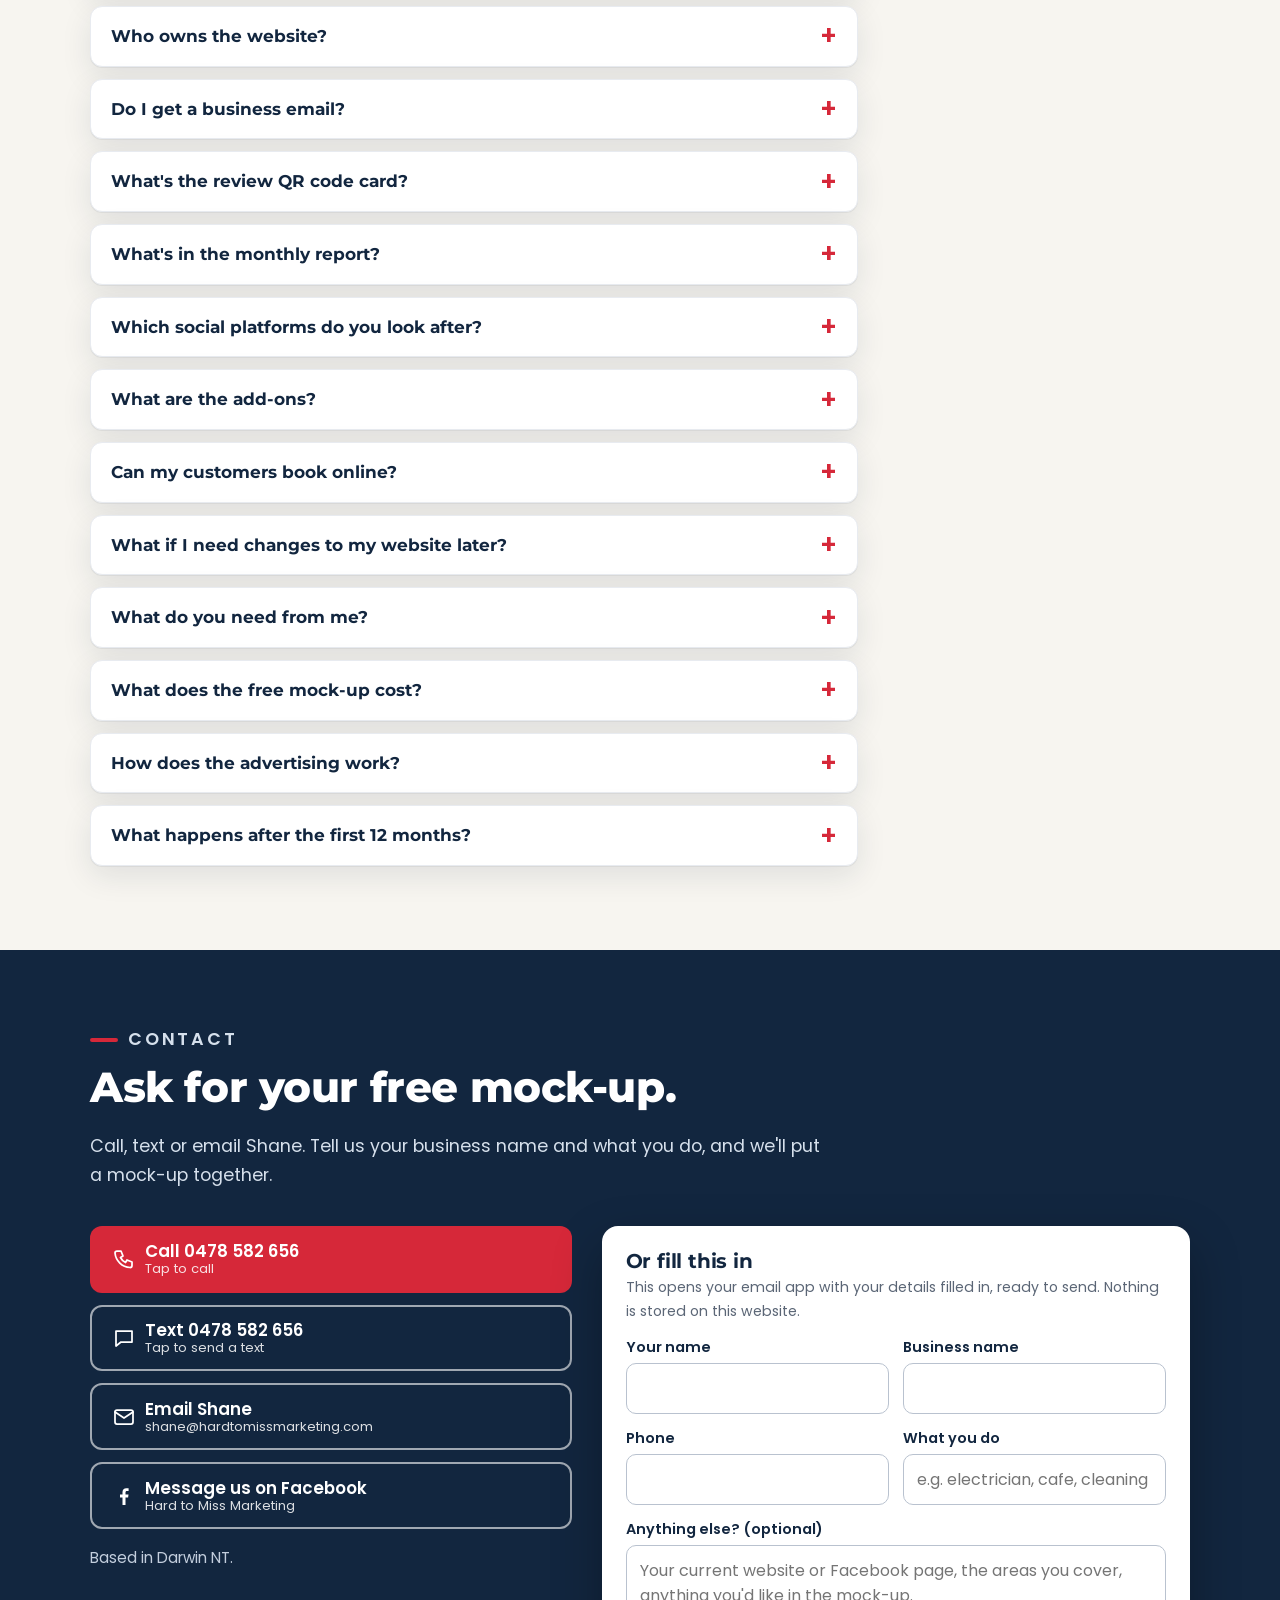
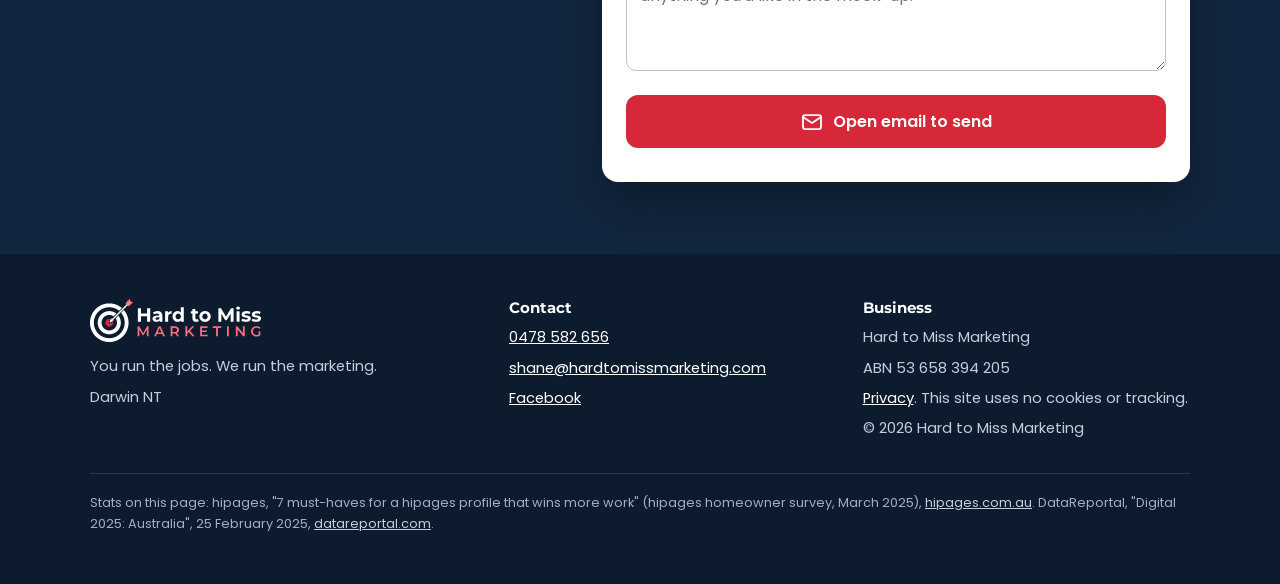
==== commit 0b9182bb: "Pricing: founding rate now for sign-ups by 1 December 2026 (replaces first 5 clients wording)" ====
--- a/index.html
+++ b/index.html
@@ -51,7 +51,7 @@
     "name": "Hard to Miss Marketing pricing",
     "itemListElement": [
       {"@type": "Offer", "name": "Starter site", "description": "A website for brand new businesses, built from your free mock-up and launched on a domain in your name. A$449 upfront plus A$15 a month hosting, or A$59 a month for 12 months with hosting included, then A$15 a month hosting. Includes SSL security, backups, uptime monitoring, a Google review link with a printable QR code card (PDF), and free email forwarding.", "price": "449", "priceCurrency": "AUD"},
-      {"@type": "Offer", "name": "Growth plan", "description": "Website, hosting, SSL security, backups, uptime monitoring and small changes (fair use). One social platform of your choice (Facebook, Instagram or TikTok) with up to 16 posts a month, and ad setup and management. Google Business Profile setup and monthly updates, a Google review link with a printable QR code card (PDF), business email with up to 6 separate mailboxes on your domain, and a one-page monthly report emailed each month. Founding rate A$199 a month for the first 5 clients. 6-month minimum.", "priceSpecification": {"@type": "UnitPriceSpecification", "price": "299", "priceCurrency": "AUD", "unitText": "MONTH"}},
+      {"@type": "Offer", "name": "Growth plan", "description": "Website, hosting, SSL security, backups, uptime monitoring and small changes (fair use). One social platform of your choice (Facebook, Instagram or TikTok) with up to 16 posts a month, and ad setup and management. Google Business Profile setup and monthly updates, a Google review link with a printable QR code card (PDF), business email with up to 6 separate mailboxes on your domain, and a one-page monthly report emailed each month. Founding rate A$199 a month for businesses that sign up by 1 December 2026, locked in for 12 months. 6-month minimum.", "priceSpecification": {"@type": "UnitPriceSpecification", "price": "299", "priceCurrency": "AUD", "unitText": "MONTH"}},
       {"@type": "Offer", "name": "Extra social platform (add-on)", "description": "Extra social platform managed for you. A$94 a month on the Growth plan, or A$142 a month on its own.", "priceSpecification": {"@type": "UnitPriceSpecification", "price": "94", "priceCurrency": "AUD", "unitText": "MONTH"}},
       {"@type": "Offer", "name": "Short-form videos (add-on)", "description": "4 Reels or TikToks a month, made for your business.", "priceSpecification": {"@type": "UnitPriceSpecification", "price": "142", "priceCurrency": "AUD", "unitText": "MONTH"}},
       {"@type": "Offer", "name": "Online booking setup (add-on)", "description": "Online booking set up with a free booking app. One-off.", "price": "94", "priceCurrency": "AUD"},
@@ -256,11 +256,11 @@
     <div class="sec-head">
       <p class="eyebrow">Pricing</p>
       <h2>Pick what suits where you're at.</h2>
-      <p>Just starting out? Get a Starter site and pay it upfront or spread it over 12 months. Ready to grow? The Growth plan looks after your website, socials, ads, Google and email every month. The founding rate is only for our first 5 clients. Once those spots are taken, it's gone.</p>
+      <p>Just starting out? Get a Starter site and pay it upfront or spread it over 12 months. Ready to grow? The Growth plan looks after your website, socials, ads, Google and email every month. The founding rate is for businesses that sign up by 1 December 2026, and it's locked in for 12 months.</p>
     </div>
     <div class="grid prices">
       <article class="card price-card founding">
-        <span class="flag">Founding rate, first 5 clients only</span>
+        <span class="flag">Founding rate, sign up by 1 Dec 2026</span>
         <h3>Growth plan</h3>
         <div class="amount">A$199 <small>/ month</small></div>
         <p class="first">Normally A$299 a month. 6-month minimum.</p>
@@ -354,7 +354,7 @@
     <div class="faq">
       <details>
         <summary>What's the difference between the two options?</summary>
-        <p>The Starter site is for brand new businesses that want a good website to get going. You pay A$449 upfront plus A$15 a month for hosting, or A$59 a month for 12 months with hosting included. Either way you get SSL security, backups and uptime monitoring, a Google review link and printable QR code card, and free email forwarding to your existing inbox. The Growth plan is for businesses that want it all done for them: your website, one social platform, your ads, your Google Business Profile, a real business mailbox and a monthly report, looked after every month for A$299 a month (A$199 for our first 5 clients).</p>
+        <p>The Starter site is for brand new businesses that want a good website to get going. You pay A$449 upfront plus A$15 a month for hosting, or A$59 a month for 12 months with hosting included. Either way you get SSL security, backups and uptime monitoring, a Google review link and printable QR code card, and free email forwarding to your existing inbox. The Growth plan is for businesses that want it all done for them: your website, one social platform, your ads, your Google Business Profile, a real business mailbox and a monthly report, looked after every month for A$299 a month (A$199 a month if you sign up by 1 December 2026, locked in for 12 months).</p>
       </details>
       <details>
         <summary>Is there a lock-in contract?</summary>
